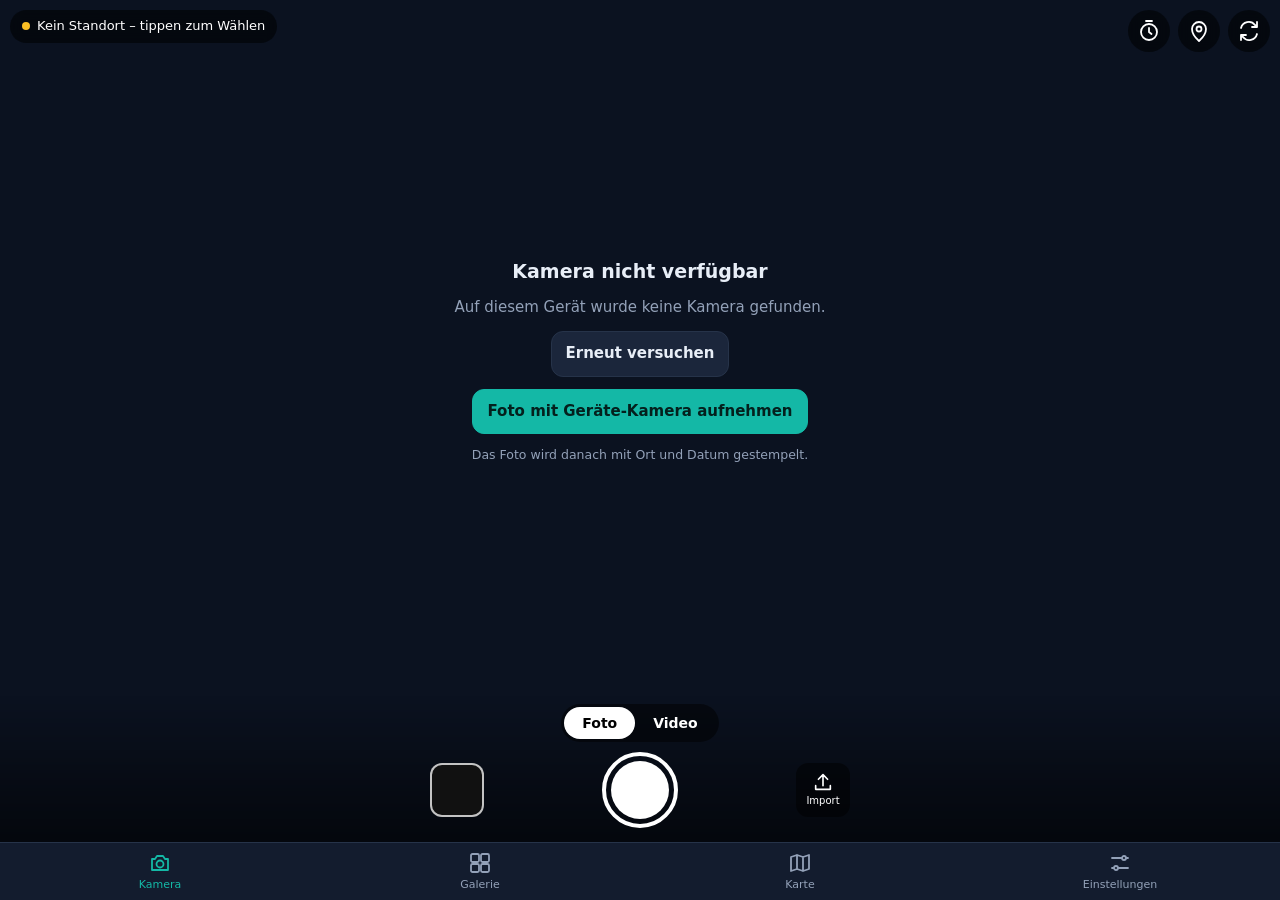
==== index.html @ f28412a3 "GeoCam: GPS-Kamera-PWA (Erstveroeffentlichung) Fotos/Videos mit Orts-Stempel und eigenem Logo, Galer" ====
<!doctype html>
<html lang="de">
<head>
<meta charset="utf-8">
<!-- Marker: geocam-v1 -->
<script>
/* beforeinstallprompt feuert nur EINMAL und evtl. sehr früh -> sofort abfangen */
window.__deferredInstall = null; window.__installed = false;
window.addEventListener("beforeinstallprompt", function (e) {
  e.preventDefault(); window.__deferredInstall = e;
  window.dispatchEvent(new Event("app-installable"));
});
window.addEventListener("appinstalled", function () {
  window.__installed = true; window.__deferredInstall = null;
  window.dispatchEvent(new Event("app-installed"));
});
if ("serviceWorker" in navigator) {
  window.addEventListener("load", function () { navigator.serviceWorker.register("./sw.js").catch(function () {}); });
}
</script>
<meta name="viewport" content="width=device-width, initial-scale=1, viewport-fit=cover, user-scalable=no">
<title>GeoCam – GPS-Kamera mit Ortsstempel</title>
<meta name="description" content="GPS-Kamera: Fotos und Videos mit Ort, Adresse, Datum und eigenem Logo stempeln, nach Ort sortieren und per Google Maps hinnavigieren.">
<meta name="theme-color" content="#0b1220">
<link rel="manifest" href="./manifest.webmanifest">
<link rel="icon" type="image/png" sizes="192x192" href="./icon-192.png">
<link rel="apple-touch-icon" href="./apple-touch-icon.png">
<meta name="mobile-web-app-capable" content="yes">
<meta name="apple-mobile-web-app-capable" content="yes">
<meta name="apple-mobile-web-app-status-bar-style" content="black-translucent">
<meta name="apple-mobile-web-app-title" content="GeoCam">
<link rel="stylesheet" href="./vendor/leaflet/leaflet.css">
<link rel="stylesheet" href="./app.css">
</head>
<body>

<!-- Install-Hinweis (inline, siehe Skript am Seitenende) -->
<div id="hf-install" hidden>
  <img src="./icon-192.png" alt="" width="36" height="36">
  <div class="hf-txt">
    <b>GeoCam als App installieren</b>
    <span id="hf-install-manual" hidden>Browser-Menü ⋮ öffnen → „App installieren“ bzw. „Zum Startbildschirm hinzufügen“.</span>
    <span id="hf-install-ios" hidden>Unten auf „Teilen“ tippen → „Zum Home-Bildschirm“.</span>
    <span id="hf-install-auto" hidden>Startet direkt in der Kamera – auch offline.</span>
  </div>
  <button id="hf-install-btn" type="button" hidden>Installieren</button>
  <button id="hf-install-x" type="button" aria-label="Hinweis schließen">×</button>
</div>

<main id="views">

  <!-- ===== Kamera ===== -->
  <section id="v-cam" class="view cam">
    <video id="cam-video" playsinline muted autoplay></video>
    <canvas id="cam-canvas"></canvas>

    <div id="cam-fallback" class="cam-fallback" hidden>
      <h2>Kamera nicht verfügbar</h2>
      <p id="cam-fallback-msg">Bitte den Kamerazugriff erlauben.</p>
      <button id="btn-cam-retry" class="btn" type="button">Erneut versuchen</button>
      <button id="btn-cam-native" class="btn pri" type="button">Foto mit Geräte-Kamera aufnehmen</button>
      <small>Das Foto wird danach mit Ort und Datum gestempelt.</small>
    </div>

    <div class="cam-top">
      <button id="gps-chip" class="chip" type="button">Standort wird gesucht …</button>
      <div class="cam-tools">
        <button id="btn-timer" class="tool" type="button" aria-label="Selbstauslöser">
          <svg viewBox="0 0 24 24"><circle cx="12" cy="13" r="8"/><path d="M12 9v4l2.5 2M9 2h6"/></svg><b id="timer-lbl"></b>
        </button>
        <button id="btn-torch" class="tool" type="button" aria-label="Licht" hidden>
          <svg viewBox="0 0 24 24"><path d="M13 2 4 14h7l-1 8 9-12h-7z"/></svg>
        </button>
        <button id="btn-pin" class="tool" type="button" aria-label="Standort manuell wählen">
          <svg viewBox="0 0 24 24"><path d="M12 22s7-6.2 7-12a7 7 0 1 0-14 0c0 5.800 7 12 7 12z"/><circle cx="12" cy="10" r="2.500"/></svg>
        </button>
        <button id="btn-flip" class="tool" type="button" aria-label="Kamera wechseln">
          <svg viewBox="0 0 24 24"><path d="M4 9a8 8 0 0 1 14-3l2 2M20 15a8 8 0 0 1-14 3l-2-2M20 3v5h-5M4 21v-5h5"/></svg>
        </button>
      </div>
    </div>

    <div id="cam-count" class="cam-count" hidden></div>
    <div id="cam-rec" class="cam-rec" hidden><i></i><span id="rec-time">00:00</span></div>
    <div id="cam-flash" class="cam-flash"></div>

    <div class="cam-bottom">
      <div class="mode" role="tablist">
        <button type="button" data-mode="photo" class="on">Foto</button>
        <button type="button" data-mode="video">Video</button>
      </div>
      <div class="cam-row">
        <button id="btn-last" class="last" type="button" aria-label="Galerie öffnen"></button>
        <button id="btn-shutter" class="shutter" type="button" aria-label="Auslösen"><i></i></button>
        <button id="btn-import" class="imp" type="button" aria-label="Vorhandene Fotos importieren">
          <svg viewBox="0 0 24 24"><path d="M12 16V4M7 9l5-5 5 5M4 16v4h16v-4"/></svg><span>Import</span>
        </button>
      </div>
    </div>
  </section>

  <!-- ===== Galerie ===== -->
  <section id="v-gal" class="view page" hidden>
    <header class="bar">
      <h1>Galerie</h1>
      <button id="btn-import2" class="btn sm" type="button">Importieren</button>
    </header>
    <div class="gal-ctl">
      <input id="gal-search" type="search" placeholder="Ort, Adresse oder Notiz suchen" autocomplete="off">
      <div class="seg" id="gal-sort">
        <button type="button" data-sort="place" class="on">Nach Ort</button>
        <button type="button" data-sort="date">Nach Datum</button>
      </div>
    </div>
    <div id="gal-list"></div>
    <div id="gal-empty" class="empty" hidden>
      <b>Noch keine Aufnahmen</b>
      <span>Fotos und Videos erscheinen hier – automatisch nach Ort sortiert.</span>
    </div>
  </section>

  <!-- ===== Karte ===== -->
  <section id="v-map" class="view mapview" hidden>
    <div id="map"></div>
    <div id="map-empty" class="map-empty" hidden>Noch keine Aufnahmen mit Standort.</div>
  </section>

  <!-- ===== Einstellungen ===== -->
  <section id="v-set" class="view page" hidden>
    <header class="bar"><h1>Einstellungen</h1></header>

    <div class="card">
      <h2>Stempel-Vorschau</h2>
      <canvas id="set-preview" width="640" height="400"></canvas>
    </div>

    <div class="card">
      <h2>Vorlage</h2>
      <div class="tpls" id="tpls">
        <button type="button" data-tpl="classic">Klassisch</button>
        <button type="button" data-tpl="modern">Modern</button>
        <button type="button" data-tpl="minimal">Minimal</button>
        <button type="button" data-tpl="pro">Bericht</button>
      </div>
      <label class="row"><span>Position</span>
        <select data-s="pos"><option value="bottom">Unten</option><option value="top">Oben</option></select></label>
      <label class="row"><span>Größe</span>
        <select data-s="scale" data-num><option value="0.8">Klein</option><option value="1">Mittel</option><option value="1.25">Groß</option></select></label>
    </div>

    <div class="card">
      <h2>Angaben im Stempel</h2>
      <label class="row"><span>Mini-Karte</span><input type="checkbox" data-f="map"></label>
      <label class="row"><span>Ort</span><input type="checkbox" data-f="place"></label>
      <label class="row"><span>Adresse</span><input type="checkbox" data-f="address"></label>
      <label class="row"><span>Koordinaten</span><input type="checkbox" data-f="coords"></label>
      <label class="row"><span>Koordinaten-Format</span>
        <select data-s="coordFmt"><option value="dec">Dezimal (52,520008°)</option><option value="dms">Grad/Min/Sek</option></select></label>
      <label class="row"><span>Datum und Uhrzeit</span><input type="checkbox" data-f="datetime"></label>
      <label class="row"><span>Höhe</span><input type="checkbox" data-f="alt"></label>
      <label class="row"><span>GPS-Genauigkeit</span><input type="checkbox" data-f="acc"></label>
      <label class="row"><span>Kompassrichtung</span><input type="checkbox" data-f="compass"></label>
      <label class="row"><span>Wetter</span><input type="checkbox" data-f="weather"></label>
      <label class="row"><span>Projektname</span><input type="checkbox" data-f="project"></label>
      <label class="row"><span>Notiz</span><input type="checkbox" data-f="note"></label>
      <label class="col"><span>Projektname</span><input type="text" data-s="project" maxlength="60" placeholder="z. B. Baustelle Hauptstraße 12"></label>
      <label class="col"><span>Notiz</span><input type="text" data-s="note" maxlength="120" placeholder="z. B. Zustand vor Übergabe"></label>
    </div>

    <div class="card">
      <h2>Eigenes Logo</h2>
      <div class="logo-row">
        <div id="logo-prev" class="logo-prev"><span>Kein Logo</span></div>
        <div class="logo-btns">
          <button id="btn-logo" class="btn pri" type="button">Logo auswählen</button>
          <button id="btn-logo-del" class="btn" type="button" hidden>Entfernen</button>
        </div>
      </div>
      <label class="row"><span>Position</span>
        <select data-s="logoPos"><option value="tr">Oben rechts</option><option value="tl">Oben links</option><option value="br">Unten rechts</option><option value="bl">Unten links</option></select></label>
      <label class="row"><span>Größe</span><input type="range" data-s="logoSize" data-num min="8" max="40" step="1"></label>
      <p class="hint">PNG mit transparentem Hintergrund wirkt am besten. Das Logo bleibt auf diesem Gerät.</p>
    </div>

    <div class="card">
      <h2>Aufnahme</h2>
      <label class="row"><span>GPS in die Bilddatei schreiben (EXIF)</span><input type="checkbox" data-s="exif"></label>
      <label class="row"><span>Ton bei Videos aufnehmen</span><input type="checkbox" data-s="audio"></label>
      <label class="row"><span>Importierte Fotos stempeln</span><input type="checkbox" data-s="stampImport"></label>
      <label class="row"><span>Foto-Qualität</span>
        <select data-s="quality" data-num><option value="0.8">Normal</option><option value="0.92">Hoch</option><option value="0.97">Sehr hoch</option></select></label>
    </div>

    <div class="card">
      <h2>Galerie</h2>
      <label class="row"><span>Gruppieren nach</span>
        <select data-s="groupBy"><option value="city">Stadt / Gemeinde</option><option value="suburb">Stadtteil</option></select></label>
    </div>

    <div class="card">
      <h2>Online-Dienste</h2>
      <label class="row"><span>Adresse und Ort online ermitteln</span><input type="checkbox" data-s="geocodeOnline"></label>
      <p class="hint">Für Adresse, Mini-Karte und Karte wird der Standort an OpenStreetMap übermittelt, für das Wetter an Open-Meteo. Fotos und Videos verlassen das Gerät nicht. Ohne Internet werden Aufnahmen mit Koordinaten gespeichert und der Ort später ergänzt.</p>
    </div>

    <div class="card">
      <h2>Speicher</h2>
      <p class="hint" id="storage-info">–</p>
      <button id="btn-wipe" class="btn danger" type="button">Alle Aufnahmen löschen</button>
    </div>

    <p class="foot">GeoCam · Version 1.0 · Kartendaten © OpenStreetMap-Mitwirkende</p>
  </section>
</main>

<nav class="tabs" id="tabs">
  <button type="button" data-view="cam" class="on"><svg viewBox="0 0 24 24"><path d="M4 8h3l2-3h6l2 3h3v11H4z"/><circle cx="12" cy="13" r="3.500"/></svg><span>Kamera</span></button>
  <button type="button" data-view="gal"><svg viewBox="0 0 24 24"><rect x="3" y="3" width="8" height="8" rx="1.500"/><rect x="13" y="3" width="8" height="8" rx="1.500"/><rect x="3" y="13" width="8" height="8" rx="1.500"/><rect x="13" y="13" width="8" height="8" rx="1.500"/></svg><span>Galerie</span></button>
  <button type="button" data-view="map"><svg viewBox="0 0 24 24"><path d="M9 4 3 6v14l6-2 6 2 6-2V4l-6 2zM9 4v14M15 6v14"/></svg><span>Karte</span></button>
  <button type="button" data-view="set"><svg viewBox="0 0 24 24"><path d="M4 7h10M18 7h2M4 17h2M10 17h10"/><circle cx="16" cy="7" r="2"/><circle cx="8" cy="17" r="2"/></svg><span>Einstellungen</span></button>
</nav>

<!-- ===== Detailansicht ===== -->
<div id="detail" class="sheet" hidden>
  <header class="bar">
    <button id="d-close" class="btn sm" type="button">‹ Zurück</button>
    <h1 id="d-title">Aufnahme</h1>
    <button id="d-del" class="btn sm danger" type="button">Löschen</button>
  </header>
  <div class="sheet-body">
    <div id="d-media" class="d-media"></div>
    <a id="d-nav" class="btn pri big" target="_blank" rel="noopener">
      <svg viewBox="0 0 24 24"><path d="M12 2 20 21l-8-4-8 4z"/></svg>Route mit Google Maps</a>
    <div class="d-actions">
      <a id="d-show" class="btn" target="_blank" rel="noopener">In Google Maps ansehen</a>
      <button id="d-share" class="btn" type="button">Teilen</button>
      <button id="d-dl" class="btn" type="button">Herunterladen</button>
      <button id="d-loc" class="btn" type="button">Ort ändern</button>
      <button id="d-stamp" class="btn" type="button" hidden>Stempel einbrennen</button>
    </div>
    <dl id="d-info" class="d-info"></dl>
    <label class="col"><span>Notiz zur Aufnahme</span><textarea id="d-note" rows="2" maxlength="300"></textarea></label>
  </div>
</div>

<!-- ===== Ortswahl ===== -->
<div id="picker" class="sheet" hidden>
  <header class="bar">
    <button id="p-cancel" class="btn sm" type="button">Abbrechen</button>
    <h1>Ort wählen</h1>
    <button id="p-ok" class="btn sm pri" type="button" disabled>Übernehmen</button>
  </header>
  <form id="p-form" class="p-search">
    <input id="p-q" type="search" placeholder="Adresse oder Ort suchen" autocomplete="off">
    <button class="btn sm" type="submit">Suchen</button>
  </form>
  <div id="p-map"></div>
  <div class="p-foot">
    <span id="p-info">Auf die Karte tippen, um den Ort zu setzen.</span>
    <button id="p-gps" class="btn sm" type="button" hidden>Wieder GPS verwenden</button>
  </div>
</div>

<div id="busy" class="busy" hidden><i></i><span id="busy-txt">Bitte warten …</span></div>
<div id="toast" class="toast" hidden></div>

<input type="file" id="file-import" multiple accept="image/*,video/*" hidden>
<input type="file" id="file-capture" accept="image/*" capture="environment" hidden>
<input type="file" id="file-logo" accept="image/*" hidden>

<script src="./vendor/leaflet/leaflet.js"></script>
<script src="./exif.js"></script>
<script src="./app.js"></script>

<script>
/* Install-Affordanz – bewusst inline (nicht im SW-gecachten app.js) */
(function () {
  var KEY = "hf_install_snooze", DAYS = 14;
  var box = document.getElementById("hf-install"), btn = document.getElementById("hf-install-btn");
  var manual = document.getElementById("hf-install-manual"), ios = document.getElementById("hf-install-ios");
  var auto = document.getElementById("hf-install-auto"), x = document.getElementById("hf-install-x");
  try { localStorage.removeItem("hf_install_hidden"); } catch (e) {}
  function isStandalone() {
    return (window.matchMedia && matchMedia("(display-mode: standalone)").matches) || navigator.standalone === true;
  }
  function isIOS() {
    return /iphone|ipad|ipod/i.test(navigator.userAgent) || (navigator.platform === "MacIntel" && navigator.maxTouchPoints > 1);
  }
  function snoozed() {
    try { var t = +localStorage.getItem(KEY); return t && Date.now() - t < DAYS * 864e5; } catch (e) { return false; }
  }
  function blocked() { return isStandalone() || window.__installed || snoozed(); }
  function only(node) {
    [manual, ios, auto].forEach(function (n) { n.hidden = n !== node; });
    btn.hidden = node !== auto; box.hidden = false;
  }
  function offerChromium() { if (!blocked() && window.__deferredInstall) only(auto); }
  function offerManual() { if (!blocked() && !window.__deferredInstall) only(manual); }
  function offerIOS() { if (!blocked()) only(ios); }
  btn.addEventListener("click", function () {
    var ev = window.__deferredInstall; if (!ev) { only(manual); return; }
    ev.prompt();
    (ev.userChoice || Promise.resolve()).then(function () { window.__deferredInstall = null; box.hidden = true; });
  });
  x.addEventListener("click", function () {
    box.hidden = true; try { localStorage.setItem(KEY, String(Date.now())); } catch (e) {}
  });
  window.addEventListener("app-installable", offerChromium);
  window.addEventListener("app-installed", function () { box.hidden = true; });
  if (isIOS()) offerIOS();
  else if (window.__deferredInstall) offerChromium();
  else setTimeout(offerManual, 1600);   /* Pflicht-Fallback: Event kommt oft spät oder nie */
})();
</script>
</body>
</html>
---- vendor/leaflet/leaflet.css ----
/* required styles */

.leaflet-pane,
.leaflet-tile,
.leaflet-marker-icon,
.leaflet-marker-shadow,
.leaflet-tile-container,
.leaflet-pane > svg,
.leaflet-pane > canvas,
.leaflet-zoom-box,
.leaflet-image-layer,
.leaflet-layer {
	position: absolute;
	left: 0;
	top: 0;
	}
.leaflet-container {
	overflow: hidden;
	}
.leaflet-tile,
.leaflet-marker-icon,
.leaflet-marker-shadow {
	-webkit-user-select: none;
	   -moz-user-select: none;
	        user-select: none;
	  -webkit-user-drag: none;
	}
/* Prevents IE11 from highlighting tiles in blue */
.leaflet-tile::selection {
	background: transparent;
}
/* Safari renders non-retina tile on retina better with this, but Chrome is worse */
.leaflet-safari .leaflet-tile {
	image-rendering: -webkit-optimize-contrast;
	}
/* hack that prevents hw layers "stretching" when loading new tiles */
.leaflet-safari .leaflet-tile-container {
	width: 1600px;
	height: 1600px;
	-webkit-transform-origin: 0 0;
	}
.leaflet-marker-icon,
.leaflet-marker-shadow {
	display: block;
	}
/* .leaflet-container svg: reset svg max-width decleration shipped in Joomla! (joomla.org) 3.x */
/* .leaflet-container img: map is broken in FF if you have max-width: 100% on tiles */
.leaflet-container .leaflet-overlay-pane svg {
	max-width: none !important;
	max-height: none !important;
	}
.leaflet-container .leaflet-marker-pane img,
.leaflet-container .leaflet-shadow-pane img,
.leaflet-container .leaflet-tile-pane img,
.leaflet-container img.leaflet-image-layer,
.leaflet-container .leaflet-tile {
	max-width: none !important;
	max-height: none !important;
	width: auto;
	padding: 0;
	}

.leaflet-container img.leaflet-tile {
	/* See: https://bugs.chromium.org/p/chromium/issues/detail?id=600120 */
	mix-blend-mode: plus-lighter;
}

.leaflet-container.leaflet-touch-zoom {
	-ms-touch-action: pan-x pan-y;
	touch-action: pan-x pan-y;
	}
.leaflet-container.leaflet-touch-drag {
	-ms-touch-action: pinch-zoom;
	/* Fallback for FF which doesn't support pinch-zoom */
	touch-action: none;
	touch-action: pinch-zoom;
}
.leaflet-container.leaflet-touch-drag.leaflet-touch-zoom {
	-ms-touch-action: none;
	touch-action: none;
}
.leaflet-container {
	-webkit-tap-highlight-color: transparent;
}
.leaflet-container a {
	-webkit-tap-highlight-color: rgba(51, 181, 229, 0.4);
}
.leaflet-tile {
	filter: inherit;
	visibility: hidden;
	}
.leaflet-tile-loaded {
	visibility: inherit;
	}
.leaflet-zoom-box {
	width: 0;
	height: 0;
	-moz-box-sizing: border-box;
	     box-sizing: border-box;
	z-index: 800;
	}
/* workaround for https://bugzilla.mozilla.org/show_bug.cgi?id=888319 */
.leaflet-overlay-pane svg {
	-moz-user-select: none;
	}

.leaflet-pane         { z-index: 400; }

.leaflet-tile-pane    { z-index: 200; }
.leaflet-overlay-pane { z-index: 400; }
.leaflet-shadow-pane  { z-index: 500; }
.leaflet-marker-pane  { z-index: 600; }
.leaflet-tooltip-pane   { z-index: 650; }
.leaflet-popup-pane   { z-index: 700; }

.leaflet-map-pane canvas { z-index: 100; }
.leaflet-map-pane svg    { z-index: 200; }

.leaflet-vml-shape {
	width: 1px;
	height: 1px;
	}
.lvml {
	behavior: url(#default#VML);
	display: inline-block;
	position: absolute;
	}


/* control positioning */

.leaflet-control {
	position: relative;
	z-index: 800;
	pointer-events: visiblePainted; /* IE 9-10 doesn't have auto */
	pointer-events: auto;
	}
.leaflet-top,
.leaflet-bottom {
	position: absolute;
	z-index: 1000;
	pointer-events: none;
	}
.leaflet-top {
	top: 0;
	}
.leaflet-right {
	right: 0;
	}
.leaflet-bottom {
	bottom: 0;
	}
.leaflet-left {
	left: 0;
	}
.leaflet-control {
	float: left;
	clear: both;
	}
.leaflet-right .leaflet-control {
	float: right;
	}
.leaflet-top .leaflet-control {
	margin-top: 10px;
	}
.leaflet-bottom .leaflet-control {
	margin-bottom: 10px;
	}
.leaflet-left .leaflet-control {
	margin-left: 10px;
	}
.leaflet-right .leaflet-control {
	margin-right: 10px;
	}


/* zoom and fade animations */

.leaflet-fade-anim .leaflet-popup {
	opacity: 0;
	-webkit-transition: opacity 0.2s linear;
	   -moz-transition: opacity 0.2s linear;
	        transition: opacity 0.2s linear;
	}
.leaflet-fade-anim .leaflet-map-pane .leaflet-popup {
	opacity: 1;
	}
.leaflet-zoom-animated {
	-webkit-transform-origin: 0 0;
	    -ms-transform-origin: 0 0;
	        transform-origin: 0 0;
	}
svg.leaflet-zoom-animated {
	will-change: transform;
}

.leaflet-zoom-anim .leaflet-zoom-animated {
	-webkit-transition: -webkit-transform 0.25s cubic-bezier(0,0,0.25,1);
	   -moz-transition:    -moz-transform 0.25s cubic-bezier(0,0,0.25,1);
	        transition:         transform 0.25s cubic-bezier(0,0,0.25,1);
	}
.leaflet-zoom-anim .leaflet-tile,
.leaflet-pan-anim .leaflet-tile {
	-webkit-transition: none;
	   -moz-transition: none;
	        transition: none;
	}

.leaflet-zoom-anim .leaflet-zoom-hide {
	visibility: hidden;
	}


/* cursors */

.leaflet-interactive {
	cursor: pointer;
	}
.leaflet-grab {
	cursor: -webkit-grab;
	cursor:    -moz-grab;
	cursor:         grab;
	}
.leaflet-crosshair,
.leaflet-crosshair .leaflet-interactive {
	cursor: crosshair;
	}
.leaflet-popup-pane,
.leaflet-control {
	cursor: auto;
	}
.leaflet-dragging .leaflet-grab,
.leaflet-dragging .leaflet-grab .leaflet-interactive,
.leaflet-dragging .leaflet-marker-draggable {
	cursor: move;
	cursor: -webkit-grabbing;
	cursor:    -moz-grabbing;
	cursor:         grabbing;
	}

/* marker & overlays interactivity */
.leaflet-marker-icon,
.leaflet-marker-shadow,
.leaflet-image-layer,
.leaflet-pane > svg path,
.leaflet-tile-container {
	pointer-events: none;
	}

.leaflet-marker-icon.leaflet-interactive,
.leaflet-image-layer.leaflet-interactive,
.leaflet-pane > svg path.leaflet-interactive,
svg.leaflet-image-layer.leaflet-interactive path {
	pointer-events: visiblePainted; /* IE 9-10 doesn't have auto */
	pointer-events: auto;
	}

/* visual tweaks */

.leaflet-container {
	background: #ddd;
	outline-offset: 1px;
	}
.leaflet-container a {
	color: #0078A8;
	}
.leaflet-zoom-box {
	border: 2px dotted #38f;
	background: rgba(255,255,255,0.5);
	}


/* general typography */
.leaflet-container {
	font-family: "Helvetica Neue", Arial, Helvetica, sans-serif;
	font-size: 12px;
	font-size: 0.75rem;
	line-height: 1.5;
	}


/* general toolbar styles */

.leaflet-bar {
	box-shadow: 0 1px 5px rgba(0,0,0,0.65);
	border-radius: 4px;
	}
.leaflet-bar a {
	background-color: #fff;
	border-bottom: 1px solid #ccc;
	width: 26px;
	height: 26px;
	line-height: 26px;
	display: block;
	text-align: center;
	text-decoration: none;
	color: black;
	}
.leaflet-bar a,
.leaflet-control-layers-toggle {
	background-position: 50% 50%;
	background-repeat: no-repeat;
	display: block;
	}
.leaflet-bar a:hover,
.leaflet-bar a:focus {
	background-color: #f4f4f4;
	}
.leaflet-bar a:first-child {
	border-top-left-radius: 4px;
	border-top-right-radius: 4px;
	}
.leaflet-bar a:last-child {
	border-bottom-left-radius: 4px;
	border-bottom-right-radius: 4px;
	border-bottom: none;
	}
.leaflet-bar a.leaflet-disabled {
	cursor: default;
	background-color: #f4f4f4;
	color: #bbb;
	}

.leaflet-touch .leaflet-bar a {
	width: 30px;
	height: 30px;
	line-height: 30px;
	}
.leaflet-touch .leaflet-bar a:first-child {
	border-top-left-radius: 2px;
	border-top-right-radius: 2px;
	}
.leaflet-touch .leaflet-bar a:last-child {
	border-bottom-left-radius: 2px;
	border-bottom-right-radius: 2px;
	}

/* zoom control */

.leaflet-control-zoom-in,
.leaflet-control-zoom-out {
	font: bold 18px 'Lucida Console', Monaco, monospace;
	text-indent: 1px;
	}

.leaflet-touch .leaflet-control-zoom-in, .leaflet-touch .leaflet-control-zoom-out  {
	font-size: 22px;
	}


/* layers control */

.leaflet-control-layers {
	box-shadow: 0 1px 5px rgba(0,0,0,0.4);
	background: #fff;
	border-radius: 5px;
	}
.leaflet-control-layers-toggle {
	background-image: url(images/layers.png);
	width: 36px;
	height: 36px;
	}
.leaflet-retina .leaflet-control-layers-toggle {
	background-image: url(images/layers-2x.png);
	background-size: 26px 26px;
	}
.leaflet-touch .leaflet-control-layers-toggle {
	width: 44px;
	height: 44px;
	}
.leaflet-control-layers .leaflet-control-layers-list,
.leaflet-control-layers-expanded .leaflet-control-layers-toggle {
	display: none;
	}
.leaflet-control-layers-expanded .leaflet-control-layers-list {
	display: block;
	position: relative;
	}
.leaflet-control-layers-expanded {
	padding: 6px 10px 6px 6px;
	color: #333;
	background: #fff;
	}
.leaflet-control-layers-scrollbar {
	overflow-y: scroll;
	overflow-x: hidden;
	padding-right: 5px;
	}
.leaflet-control-layers-selector {
	margin-top: 2px;
	position: relative;
	top: 1px;
	}
.leaflet-control-layers label {
	display: block;
	font-size: 13px;
	font-size: 1.08333em;
	}
.leaflet-control-layers-separator {
	height: 0;
	border-top: 1px solid #ddd;
	margin: 5px -10px 5px -6px;
	}

/* Default icon URLs */
.leaflet-default-icon-path { /* used only in path-guessing heuristic, see L.Icon.Default */
	background-image: url(images/marker-icon.png);
	}


/* attribution and scale controls */

.leaflet-container .leaflet-control-attribution {
	background: #fff;
	background: rgba(255, 255, 255, 0.8);
	margin: 0;
	}
.leaflet-control-attribution,
.leaflet-control-scale-line {
	padding: 0 5px;
	color: #333;
	line-height: 1.4;
	}
.leaflet-control-attribution a {
	text-decoration: none;
	}
.leaflet-control-attribution a:hover,
.leaflet-control-attribution a:focus {
	text-decoration: underline;
	}
.leaflet-attribution-flag {
	display: inline !important;
	vertical-align: baseline !important;
	width: 1em;
	height: 0.6669em;
	}
.leaflet-left .leaflet-control-scale {
	margin-left: 5px;
	}
.leaflet-bottom .leaflet-control-scale {
	margin-bottom: 5px;
	}
.leaflet-control-scale-line {
	border: 2px solid #777;
	border-top: none;
	line-height: 1.1;
	padding: 2px 5px 1px;
	white-space: nowrap;
	-moz-box-sizing: border-box;
	     box-sizing: border-box;
	background: rgba(255, 255, 255, 0.8);
	text-shadow: 1px 1px #fff;
	}
.leaflet-control-scale-line:not(:first-child) {
	border-top: 2px solid #777;
	border-bottom: none;
	margin-top: -2px;
	}
.leaflet-control-scale-line:not(:first-child):not(:last-child) {
	border-bottom: 2px solid #777;
	}

.leaflet-touch .leaflet-control-attribution,
.leaflet-touch .leaflet-control-layers,
.leaflet-touch .leaflet-bar {
	box-shadow: none;
	}
.leaflet-touch .leaflet-control-layers,
.leaflet-touch .leaflet-bar {
	border: 2px solid rgba(0,0,0,0.2);
	background-clip: padding-box;
	}


/* popup */

.leaflet-popup {
	position: absolute;
	text-align: center;
	margin-bottom: 20px;
	}
.leaflet-popup-content-wrapper {
	padding: 1px;
	text-align: left;
	border-radius: 12px;
	}
.leaflet-popup-content {
	margin: 13px 24px 13px 20px;
	line-height: 1.3;
	font-size: 13px;
	font-size: 1.08333em;
	min-height: 1px;
	}
.leaflet-popup-content p {
	margin: 17px 0;
	margin: 1.3em 0;
	}
.leaflet-popup-tip-container {
	width: 40px;
	height: 20px;
	position: absolute;
	left: 50%;
	margin-top: -1px;
	margin-left: -20px;
	overflow: hidden;
	pointer-events: none;
	}
.leaflet-popup-tip {
	width: 17px;
	height: 17px;
	padding: 1px;

	margin: -10px auto 0;
	pointer-events: auto;

	-webkit-transform: rotate(45deg);
	   -moz-transform: rotate(45deg);
	    -ms-transform: rotate(45deg);
	        transform: rotate(45deg);
	}
.leaflet-popup-content-wrapper,
.leaflet-popup-tip {
	background: white;
	color: #333;
	box-shadow: 0 3px 14px rgba(0,0,0,0.4);
	}
.leaflet-container a.leaflet-popup-close-button {
	position: absolute;
	top: 0;
	right: 0;
	border: none;
	text-align: center;
	width: 24px;
	height: 24px;
	font: 16px/24px Tahoma, Verdana, sans-serif;
	color: #757575;
	text-decoration: none;
	background: transparent;
	}
.leaflet-container a.leaflet-popup-close-button:hover,
.leaflet-container a.leaflet-popup-close-button:focus {
	color: #585858;
	}
.leaflet-popup-scrolled {
	overflow: auto;
	}

.leaflet-oldie .leaflet-popup-content-wrapper {
	-ms-zoom: 1;
	}
.leaflet-oldie .leaflet-popup-tip {
	width: 24px;
	margin: 0 auto;

	-ms-filter: "progid:DXImageTransform.Microsoft.Matrix(M11=0.70710678, M12=0.70710678, M21=-0.70710678, M22=0.70710678)";
	filter: progid:DXImageTransform.Microsoft.Matrix(M11=0.70710678, M12=0.70710678, M21=-0.70710678, M22=0.70710678);
	}

.leaflet-oldie .leaflet-control-zoom,
.leaflet-oldie .leaflet-control-layers,
.leaflet-oldie .leaflet-popup-content-wrapper,
.leaflet-oldie .leaflet-popup-tip {
	border: 1px solid #999;
	}


/* div icon */

.leaflet-div-icon {
	background: #fff;
	border: 1px solid #666;
	}


/* Tooltip */
/* Base styles for the element that has a tooltip */
.leaflet-tooltip {
	position: absolute;
	padding: 6px;
	background-color: #fff;
	border: 1px solid #fff;
	border-radius: 3px;
	color: #222;
	white-space: nowrap;
	-webkit-user-select: none;
	-moz-user-select: none;
	-ms-user-select: none;
	user-select: none;
	pointer-events: none;
	box-shadow: 0 1px 3px rgba(0,0,0,0.4);
	}
.leaflet-tooltip.leaflet-interactive {
	cursor: pointer;
	pointer-events: auto;
	}
.leaflet-tooltip-top:before,
.leaflet-tooltip-bottom:before,
.leaflet-tooltip-left:before,
.leaflet-tooltip-right:before {
	position: absolute;
	pointer-events: none;
	border: 6px solid transparent;
	background: transparent;
	content: "";
	}

/* Directions */

.leaflet-tooltip-bottom {
	margin-top: 6px;
}
.leaflet-tooltip-top {
	margin-top: -6px;
}
.leaflet-tooltip-bottom:before,
.leaflet-tooltip-top:before {
	left: 50%;
	margin-left: -6px;
	}
.leaflet-tooltip-top:before {
	bottom: 0;
	margin-bottom: -12px;
	border-top-color: #fff;
	}
.leaflet-tooltip-bottom:before {
	top: 0;
	margin-top: -12px;
	margin-left: -6px;
	border-bottom-color: #fff;
	}
.leaflet-tooltip-left {
	margin-left: -6px;
}
.leaflet-tooltip-right {
	margin-left: 6px;
}
.leaflet-tooltip-left:before,
.leaflet-tooltip-right:before {
	top: 50%;
	margin-top: -6px;
	}
.leaflet-tooltip-left:before {
	right: 0;
	margin-right: -12px;
	border-left-color: #fff;
	}
.leaflet-tooltip-right:before {
	left: 0;
	margin-left: -12px;
	border-right-color: #fff;
	}

/* Printing */

@media print {
	/* Prevent printers from removing background-images of controls. */
	.leaflet-control {
		-webkit-print-color-adjust: exact;
		print-color-adjust: exact;
		}
	}
---- app.css ----
/* GeoCam */
:root{
  --bg:#0b1220; --panel:#131c2e; --panel2:#1b263b; --line:#263349;
  --fg:#e8eef7; --mut:#93a1b8; --acc:#14b8a6; --acc-d:#0f766e; --red:#ef4444;
  --sat:env(safe-area-inset-top,0px); --sab:env(safe-area-inset-bottom,0px);
}
*{box-sizing:border-box;-webkit-tap-highlight-color:transparent}
[hidden]{display:none !important}
html,body{height:100%;margin:0}
body{background:var(--bg);color:var(--fg);font:15px/1.45 system-ui,-apple-system,"Segoe UI",Roboto,sans-serif;
  display:flex;flex-direction:column;overflow:hidden;overscroll-behavior:none}
button,input,select,textarea{font:inherit;color:inherit}
button{cursor:pointer}
svg{width:24px;height:24px;fill:none;stroke:currentColor;stroke-width:1.8;stroke-linecap:round;stroke-linejoin:round}

/* Install-Hinweis */
#hf-install{display:flex;align-items:center;gap:10px;padding:calc(8px + var(--sat)) 12px 8px;background:var(--acc-d);color:#fff}
#hf-install img{border-radius:8px;flex:none}
#hf-install .hf-txt{flex:1;min-width:0;display:flex;flex-direction:column;font-size:13px;line-height:1.3}
#hf-install .hf-txt b{font-size:14px}
#hf-install-btn{border:0;border-radius:999px;background:#fff;color:var(--acc-d);font-weight:700;padding:8px 14px}
#hf-install-x{border:0;background:none;color:#fff;font-size:24px;line-height:1;padding:4px 6px}

#views{flex:1;min-height:0;position:relative}
.view{position:absolute;inset:0}
.page{overflow-y:auto;padding:0 14px 24px;-webkit-overflow-scrolling:touch}
.bar{display:flex;align-items:center;gap:10px;padding:14px 0 10px;position:sticky;top:0;background:var(--bg);z-index:5}
.bar h1{font-size:20px;margin:0;flex:1;white-space:nowrap;overflow:hidden;text-overflow:ellipsis}

.btn{display:inline-flex;align-items:center;justify-content:center;gap:8px;border:1px solid var(--line);background:var(--panel2);
  color:var(--fg);border-radius:12px;padding:11px 14px;text-decoration:none;font-weight:600;min-height:44px}
.btn.sm{padding:7px 12px;min-height:36px;border-radius:10px;font-size:14px}
.btn.pri{background:var(--acc);border-color:var(--acc);color:#04201d}
.btn.big{width:100%;font-size:17px;padding:14px}
.btn.big svg{fill:currentColor;stroke:none;width:20px;height:20px}
.btn.danger{color:#fecaca;border-color:#7f1d1d;background:#3b1113}
.btn:disabled,.btn.off{opacity:.45;pointer-events:none}

/* Tabs */
.tabs{display:flex;background:var(--panel);border-top:1px solid var(--line);padding-bottom:var(--sab);flex:none}
.tabs button{flex:1;border:0;background:none;color:var(--mut);padding:8px 2px 7px;display:flex;flex-direction:column;align-items:center;gap:2px;font-size:11px}
.tabs button.on{color:var(--acc)}

/* Kamera */
.cam{background:#000;overflow:hidden}
#cam-video{position:absolute;width:2px;height:2px;opacity:0;pointer-events:none}
#cam-canvas{width:100%;height:100%;object-fit:contain;display:block}
.cam-top{position:absolute;top:0;left:0;right:0;display:flex;align-items:flex-start;justify-content:space-between;gap:8px;padding:10px}
.chip{border:0;background:rgba(0,0,0,.55);color:#fff;border-radius:999px;padding:7px 12px;font-size:13px;max-width:58%;
  white-space:nowrap;overflow:hidden;text-overflow:ellipsis;backdrop-filter:blur(6px)}
.chip.ok::before{content:"";display:inline-block;width:8px;height:8px;border-radius:50%;background:#34d399;margin-right:7px}
.chip.warn::before{content:"";display:inline-block;width:8px;height:8px;border-radius:50%;background:#fbbf24;margin-right:7px}
.cam-tools{display:flex;gap:8px}
.tool{position:relative;width:42px;height:42px;border-radius:50%;border:0;background:rgba(0,0,0,.55);color:#fff;display:grid;place-items:center;backdrop-filter:blur(6px)}
.tool.on{background:var(--acc);color:#04201d}
.tool b{position:absolute;right:-2px;bottom:-2px;background:var(--acc);color:#04201d;border-radius:999px;font-size:10px;padding:0 4px;line-height:15px}
.tool b:empty{display:none}
.cam-bottom{position:absolute;left:0;right:0;bottom:0;padding:8px 18px 14px;background:linear-gradient(transparent,rgba(0,0,0,.6));
  display:flex;flex-direction:column;align-items:center;gap:10px}
.mode{display:flex;background:rgba(0,0,0,.5);border-radius:999px;padding:3px}
.mode button{border:0;background:none;color:#fff;padding:6px 18px;border-radius:999px;font-weight:600;font-size:14px}
.mode button.on{background:#fff;color:#000}
.cam-row{display:flex;align-items:center;justify-content:space-between;width:100%;max-width:420px}
.last,.imp{width:54px;height:54px;border-radius:12px;border:2px solid rgba(255,255,255,.75);background:#111 center/cover no-repeat;color:#fff;padding:0}
.imp{border:0;background:rgba(0,0,0,.5);display:flex;flex-direction:column;align-items:center;justify-content:center;font-size:10px;gap:1px}
.imp svg{width:22px;height:22px}
.shutter{width:76px;height:76px;border-radius:50%;border:4px solid #fff;background:none;padding:0;display:grid;place-items:center}
.shutter i{width:58px;height:58px;border-radius:50%;background:#fff;transition:all .15s}
.shutter:active i{transform:scale(.9)}
.cam.video .shutter i{background:var(--red)}
.cam.rec .shutter i{width:28px;height:28px;border-radius:6px;background:var(--red)}
.cam-rec{position:absolute;top:64px;left:50%;transform:translateX(-50%);background:rgba(0,0,0,.6);color:#fff;border-radius:999px;
  padding:5px 12px;display:flex;align-items:center;gap:8px;font-variant-numeric:tabular-nums}
.cam-rec i{width:10px;height:10px;border-radius:50%;background:var(--red);animation:blink 1s infinite}
@keyframes blink{50%{opacity:.2}}
.cam-count{position:absolute;inset:0;display:grid;place-items:center;font-size:120px;font-weight:800;color:#fff;text-shadow:0 2px 20px #000;pointer-events:none}
.cam-flash{position:absolute;inset:0;background:#fff;opacity:0;pointer-events:none}
.cam-flash.go{animation:flash .25s}
@keyframes flash{0%{opacity:.8}100%{opacity:0}}
.cam-fallback{position:absolute;inset:0;display:flex;flex-direction:column;align-items:center;justify-content:center;gap:12px;
  padding:70px 28px 190px;text-align:center;background:var(--bg)}
.cam-fallback h2{margin:0;font-size:19px}
.cam-fallback p{margin:0;color:var(--mut)}
.cam-fallback small{color:var(--mut)}

/* Galerie */
.gal-ctl{display:flex;flex-direction:column;gap:10px;margin-bottom:6px}
input[type=search],input[type=text],textarea,select{background:var(--panel);border:1px solid var(--line);border-radius:10px;padding:10px 12px;width:100%;outline:none}
input:focus,textarea:focus,select:focus{border-color:var(--acc)}
.seg{display:flex;background:var(--panel);border:1px solid var(--line);border-radius:10px;padding:3px}
.seg button{flex:1;border:0;background:none;color:var(--mut);padding:7px;border-radius:8px;font-weight:600}
.seg button.on{background:var(--panel2);color:var(--fg)}
.grp{margin-top:16px}
.grp-h{display:flex;align-items:center;gap:8px;margin-bottom:8px}
.grp-h svg{width:18px;height:18px;color:var(--acc);flex:none}
.grp-h b{font-size:16px;white-space:nowrap;overflow:hidden;text-overflow:ellipsis}
.grp-h span{color:var(--mut);font-size:13px;flex:1;white-space:nowrap}
.grp-h button{border:0;background:none;color:var(--acc);font-weight:600;font-size:13px;padding:4px}
.grid{display:grid;grid-template-columns:repeat(auto-fill,minmax(104px,1fr));gap:4px}
.th{position:relative;aspect-ratio:1;border:0;padding:0;border-radius:8px;overflow:hidden;background:var(--panel)}
.th img{width:100%;height:100%;object-fit:cover;display:block}
.th .vid{position:absolute;left:5px;bottom:5px;background:rgba(0,0,0,.65);color:#fff;border-radius:6px;font-size:11px;padding:1px 6px}
.empty{display:flex;flex-direction:column;align-items:center;text-align:center;gap:6px;padding:60px 20px;color:var(--mut)}
.empty b{color:var(--fg);font-size:17px}

/* Karte */
.mapview #map{position:absolute;inset:0;background:#dfe7ea}
.map-empty{position:absolute;top:14px;left:50%;transform:translateX(-50%);z-index:500;background:rgba(11,18,32,.85);border-radius:999px;padding:7px 14px;font-size:13px;white-space:nowrap}
.gc-m{width:48px;height:48px;border-radius:10px;border:3px solid #fff;box-shadow:0 2px 8px rgba(0,0,0,.5);overflow:visible;background:#222;position:relative}
.gc-m img{width:100%;height:100%;object-fit:cover;border-radius:7px;display:block}
.gc-m b{position:absolute;top:-8px;right:-8px;background:var(--acc);color:#04201d;border-radius:999px;font-size:11px;min-width:20px;text-align:center;padding:1px 5px;border:2px solid #fff}
.gc-pin{width:22px;height:22px;border-radius:50% 50% 50% 0;background:var(--red);border:3px solid #fff;transform:rotate(-45deg);box-shadow:0 2px 6px rgba(0,0,0,.5)}
.pop{display:grid;grid-template-columns:repeat(3,64px);gap:4px}
.pop button{width:64px;height:64px;border:0;padding:0;border-radius:6px;overflow:hidden}
.pop img{width:100%;height:100%;object-fit:cover;display:block}
.leaflet-container{font:inherit}

/* Einstellungen */
.card{background:var(--panel);border:1px solid var(--line);border-radius:14px;padding:14px;margin-bottom:12px}
.card h2{font-size:13px;text-transform:uppercase;letter-spacing:.06em;color:var(--mut);margin:0 0 8px}
.row{display:flex;align-items:center;justify-content:space-between;gap:12px;padding:9px 0;border-top:1px solid var(--line)}
.card h2 + .row,.tpls + .row{border-top:0}
.row select{width:auto;max-width:58%}
.row input[type=range]{width:50%;accent-color:var(--acc)}
.row input[type=checkbox]{width:22px;height:22px;accent-color:var(--acc);flex:none}
.col{display:flex;flex-direction:column;gap:5px;padding-top:10px}
.col span{color:var(--mut);font-size:13px}
.hint{color:var(--mut);font-size:13px;margin:8px 0 0}
#set-preview{width:100%;height:auto;border-radius:10px;display:block}
.tpls{display:grid;grid-template-columns:repeat(4,1fr);gap:6px;margin-bottom:4px}
.tpls button{border:1px solid var(--line);background:var(--panel2);border-radius:10px;padding:10px 2px;font-weight:600;font-size:13px}
.tpls button.on{border-color:var(--acc);color:var(--acc)}
.logo-row{display:flex;gap:12px;align-items:center;margin-bottom:4px}
.logo-prev{width:96px;height:72px;border-radius:10px;border:1px dashed var(--line);display:grid;place-items:center;color:var(--mut);font-size:12px;flex:none;
  background:repeating-conic-gradient(#1b263b 0 25%,#131c2e 0 50%) 0 0/16px 16px}
.logo-prev img{max-width:100%;max-height:100%;display:block}
.logo-btns{display:flex;flex-direction:column;gap:8px;flex:1}
.foot{color:var(--mut);font-size:12px;text-align:center;margin:18px 0 0}

/* Sheets */
.sheet{position:fixed;inset:0;z-index:1000;background:var(--bg);display:flex;flex-direction:column;padding-top:var(--sat)}
.sheet .bar{padding:10px 12px;position:static;flex:none}
.sheet .bar h1{font-size:17px;text-align:center}
.sheet-body{flex:1;overflow-y:auto;padding:0 12px calc(20px + var(--sab));display:flex;flex-direction:column;gap:12px}
.d-media{background:#000;border-radius:12px;overflow:hidden;display:grid;place-items:center;min-height:180px}
.d-media img,.d-media video{max-width:100%;max-height:56vh;display:block}
.d-actions{display:grid;grid-template-columns:1fr 1fr;gap:8px}
.d-actions .btn{font-size:14px;padding:10px 8px}
.d-info{margin:0;background:var(--panel);border:1px solid var(--line);border-radius:12px;padding:4px 12px;display:grid;grid-template-columns:auto 1fr;column-gap:14px}
.d-info dt{color:var(--mut);padding:7px 0;font-size:13px}
.d-info dd{margin:0;padding:7px 0;text-align:right;word-break:break-word}
.p-search{display:flex;gap:8px;padding:0 12px 10px;flex:none}
#p-map{flex:1;min-height:0;background:#dfe7ea}
.p-foot{display:flex;align-items:center;justify-content:space-between;gap:10px;padding:10px 12px calc(10px + var(--sab));font-size:13px;color:var(--mut);flex:none}

.toast{position:fixed;left:50%;bottom:calc(92px + var(--sab));transform:translateX(-50%);z-index:2000;background:rgba(15,23,42,.95);
  border:1px solid var(--line);color:#fff;border-radius:999px;padding:9px 16px;font-size:14px;max-width:88vw;text-align:center}
.busy{position:fixed;inset:0;z-index:1900;background:rgba(0,0,0,.6);display:flex;flex-direction:column;align-items:center;justify-content:center;gap:12px}
.busy i{width:38px;height:38px;border-radius:50%;border:4px solid rgba(255,255,255,.25);border-top-color:var(--acc);animation:spin .8s linear infinite}
@keyframes spin{to{transform:rotate(360deg)}}
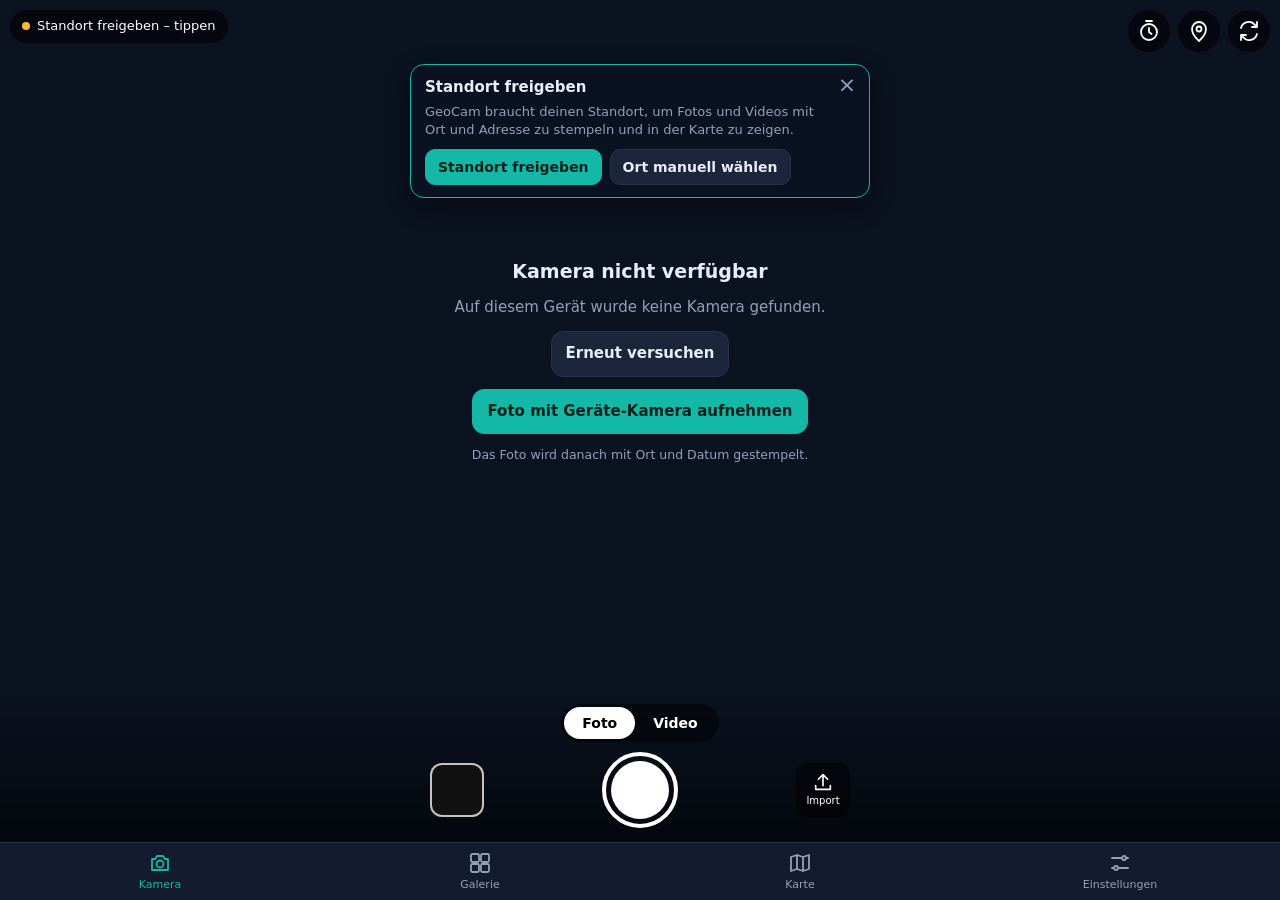
==== commit 85fd1b1f: "Standortfreigabe sichtbar anfordern (Banner + Abfrage per Tipp) Der Standort wurde bisher ohne Nutze" ====
--- a/index.html
+++ b/index.html
@@ -77,6 +77,16 @@
         <button id="btn-flip" class="tool" type="button" aria-label="Kamera wechseln">
           <svg viewBox="0 0 24 24"><path d="M4 9a8 8 0 0 1 14-3l2 2M20 15a8 8 0 0 1-14 3l-2-2M20 3v5h-5M4 21v-5h5"/></svg>
         </button>
+      </div>
+    </div>
+
+    <div id="geo-ask" class="geo-ask" role="alert" hidden>
+      <button id="geo-ask-x" class="geo-ask-x" type="button" aria-label="Hinweis schließen">×</button>
+      <b id="geo-ask-h">Standort freigeben</b>
+      <p id="geo-ask-t"></p>
+      <div class="geo-ask-a">
+        <button id="geo-ask-btn" class="btn pri sm" type="button">Standort freigeben</button>
+        <button id="geo-ask-man" class="btn sm" type="button">Ort manuell wählen</button>
       </div>
     </div>
 
--- a/app.css
+++ b/app.css
@@ -50,6 +50,12 @@
   white-space:nowrap;overflow:hidden;text-overflow:ellipsis;backdrop-filter:blur(6px)}
 .chip.ok::before{content:"";display:inline-block;width:8px;height:8px;border-radius:50%;background:#34d399;margin-right:7px}
 .chip.warn::before{content:"";display:inline-block;width:8px;height:8px;border-radius:50%;background:#fbbf24;margin-right:7px}
+.geo-ask{position:absolute;top:64px;left:10px;right:10px;max-width:460px;margin:0 auto;z-index:3;background:rgba(11,18,32,.94);color:var(--fg);
+  border:1px solid var(--acc);border-radius:14px;padding:12px 40px 12px 14px;box-shadow:0 8px 24px rgba(0,0,0,.45)}
+.geo-ask b{font-size:15px}
+.geo-ask p{margin:4px 0 10px;font-size:13px;line-height:1.4;color:var(--mut)}
+.geo-ask-a{display:flex;flex-wrap:wrap;gap:8px}
+.geo-ask-x{position:absolute;top:4px;right:6px;width:32px;height:32px;border:0;background:none;color:var(--mut);font-size:22px;line-height:1}
 .cam-tools{display:flex;gap:8px}
 .tool{position:relative;width:42px;height:42px;border-radius:50%;border:0;background:rgba(0,0,0,.55);color:#fff;display:grid;place-items:center;backdrop-filter:blur(6px)}
 .tool.on{background:var(--acc);color:#04201d}
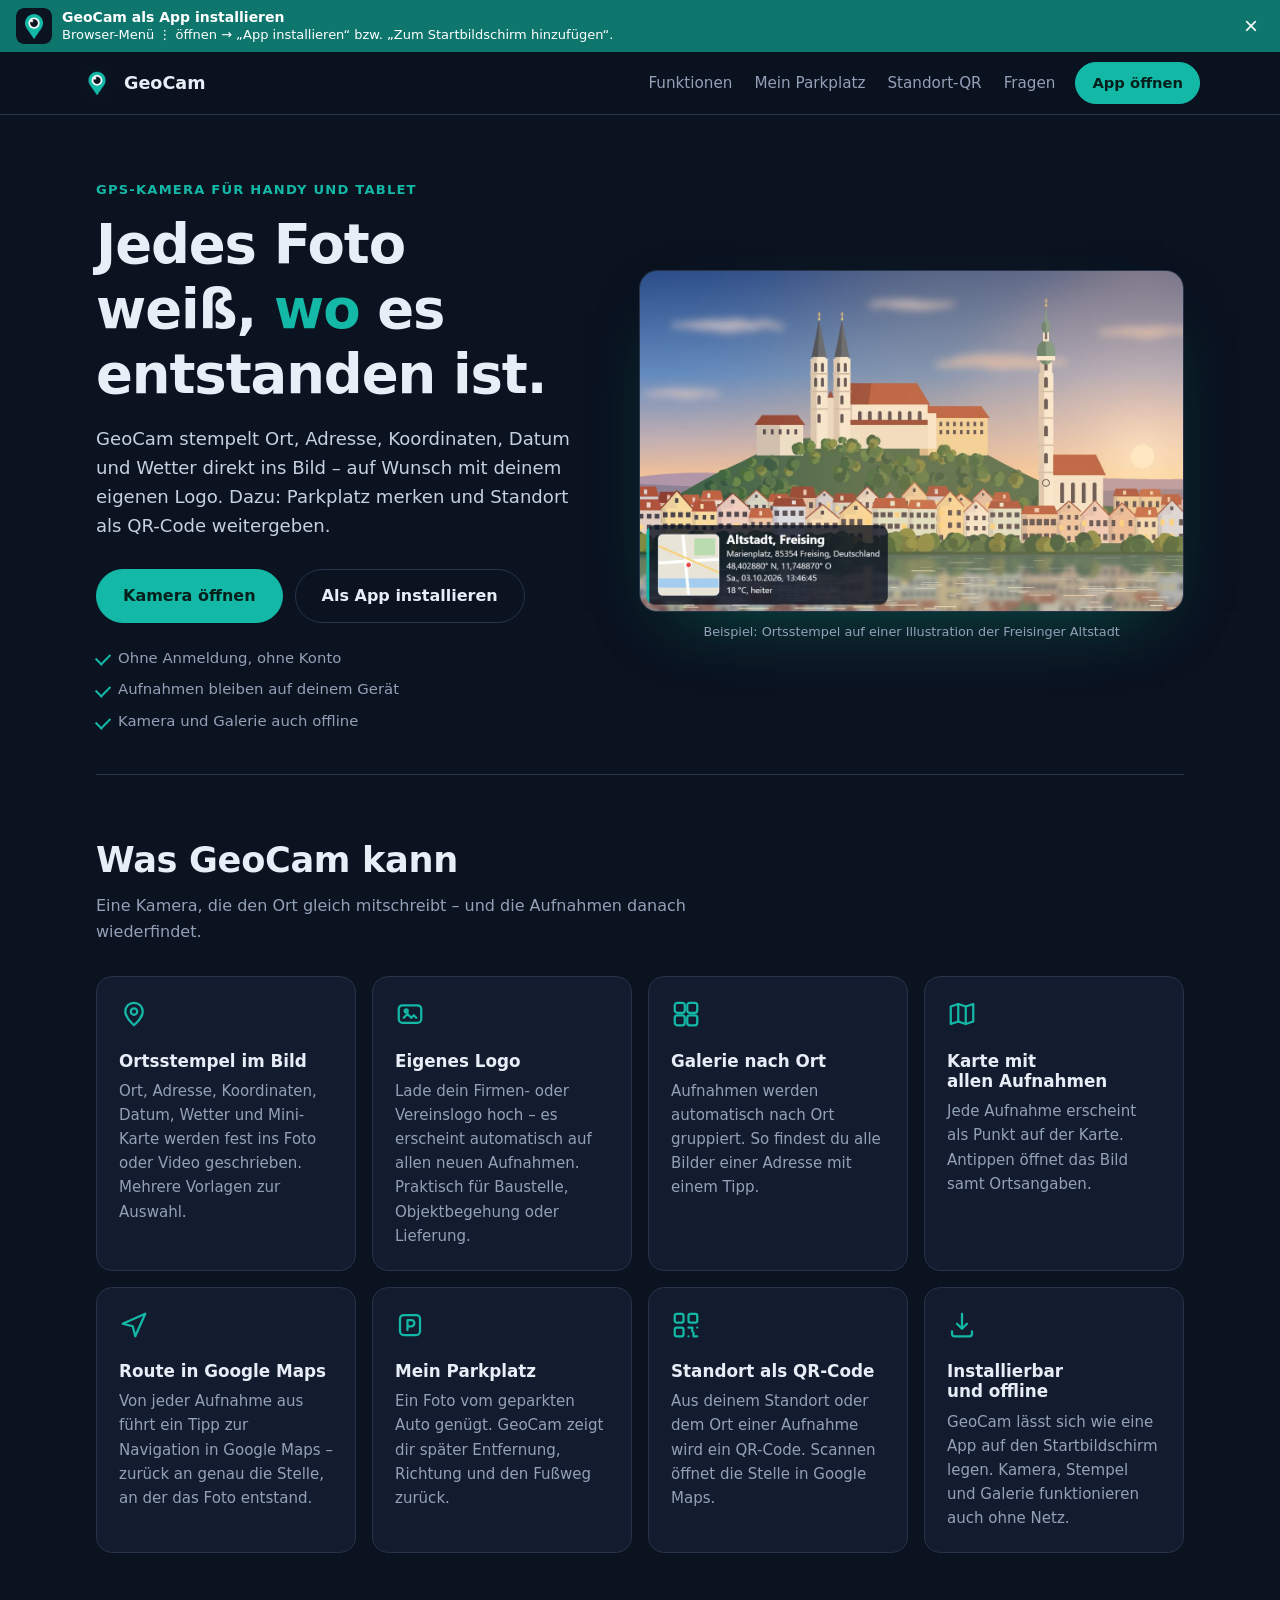
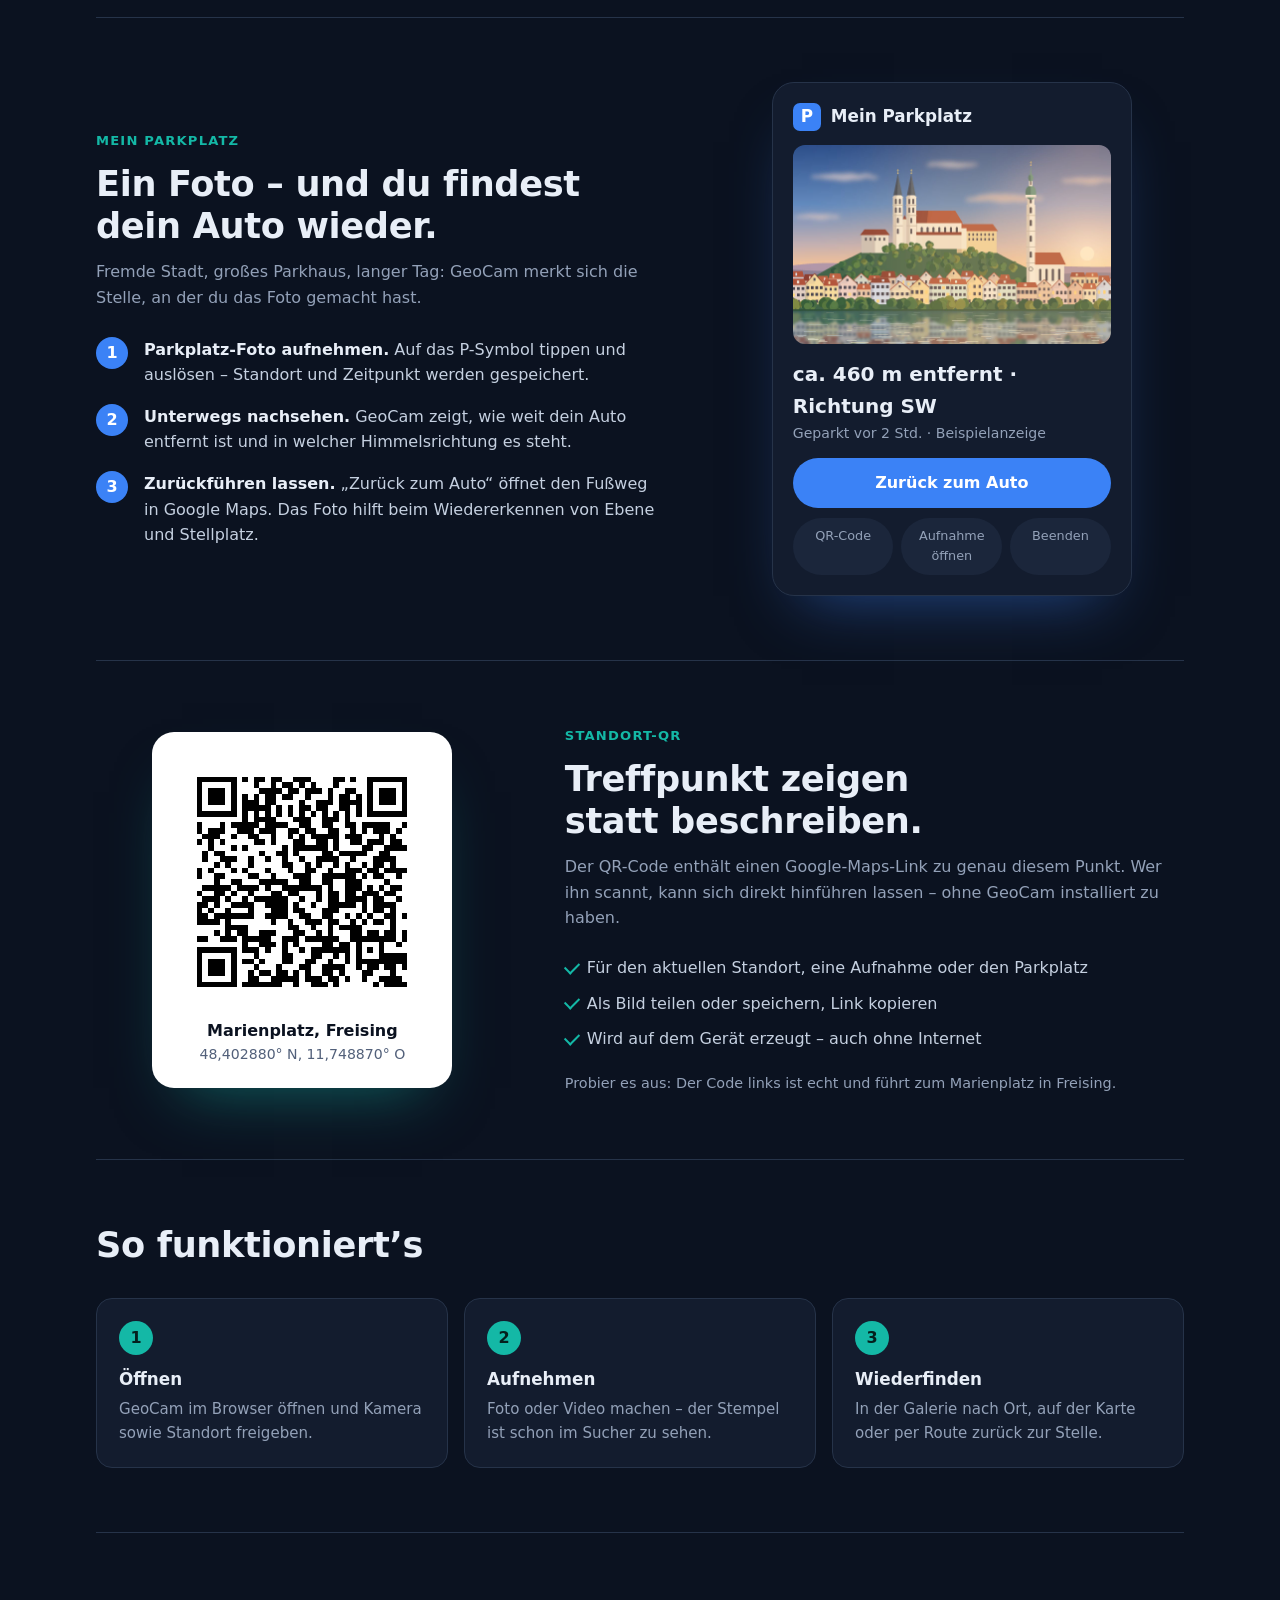
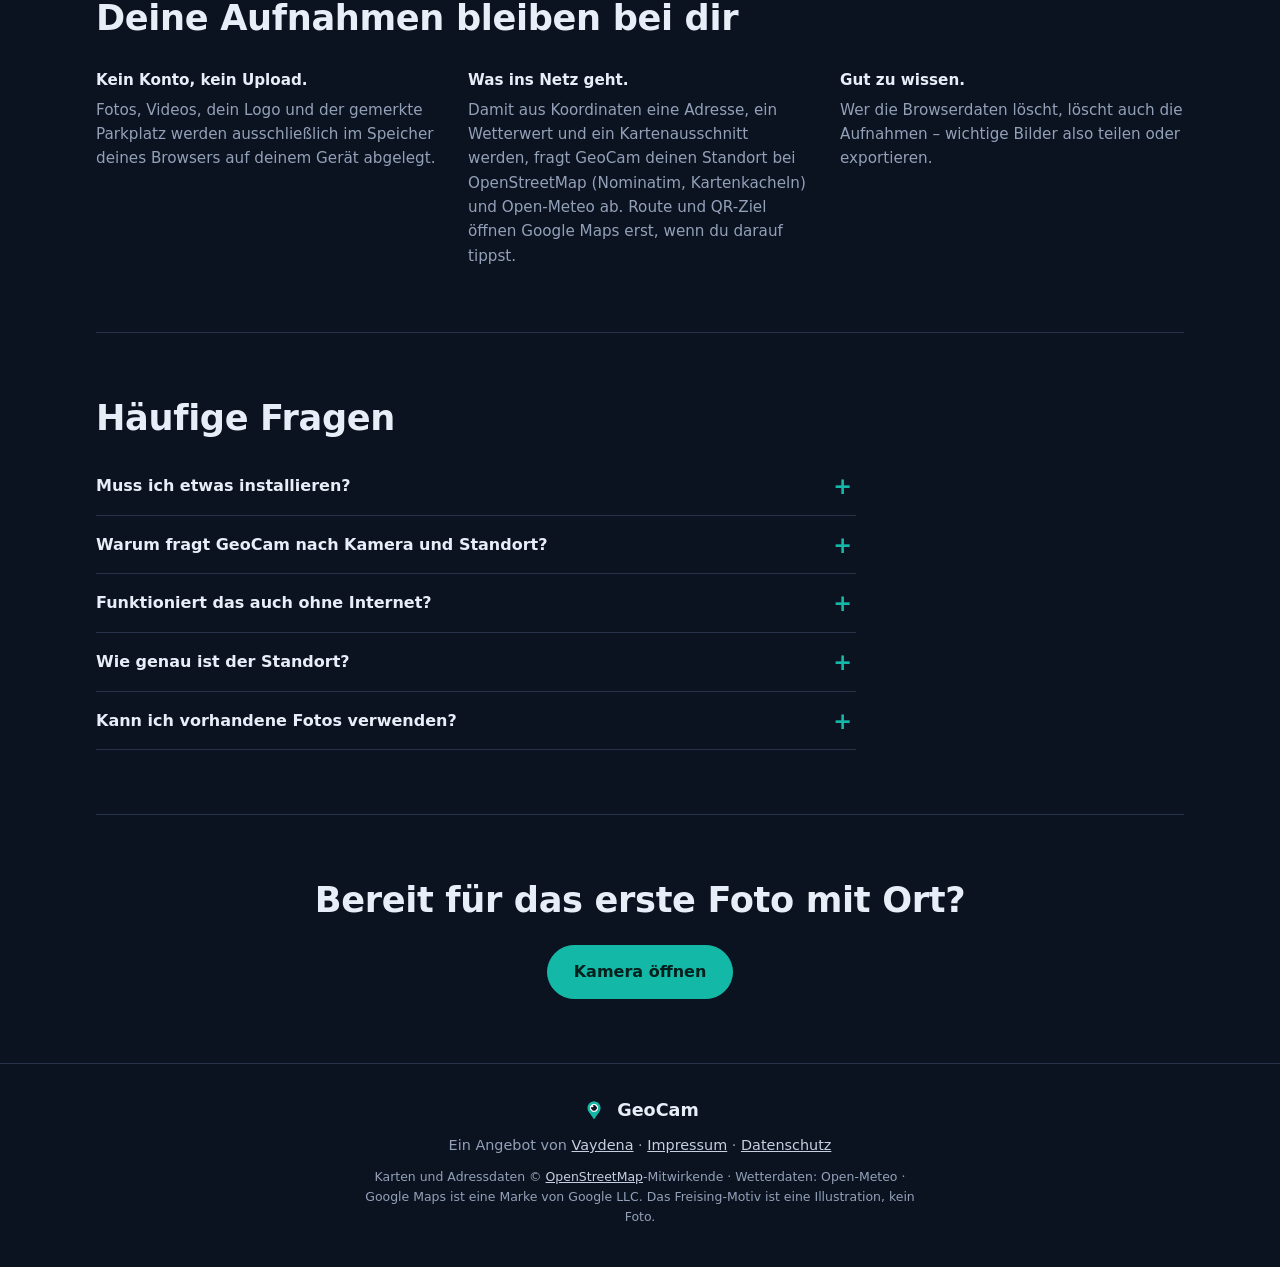
==== commit 1ba831e6: "Landingpage, Mein Parkplatz, Standort-QR, Freising-Vorschau - index.html ist jetzt die Landingpage, " ====
--- a/index.html
+++ b/index.html
@@ -2,8 +2,18 @@
 <html lang="de">
 <head>
 <meta charset="utf-8">
-<!-- Marker: geocam-v1 -->
+<!-- Marker: geocam-landing-v1 -->
 <script>
+/* App-Icon / Schnellaktion / installierte App -> direkt in die App (app.html) */
+(function () {
+  try {
+    var q = new URLSearchParams(location.search), go = q.get("go");
+    var standalone = (window.matchMedia && matchMedia("(display-mode: standalone)").matches) || navigator.standalone === true;
+    if (q.get("app") === "1" || go || standalone) {
+      location.replace("./app.html" + (go ? "?go=" + encodeURIComponent(go) : "?app=1"));
+    }
+  } catch (e) {}
+})();
 /* beforeinstallprompt feuert nur EINMAL und evtl. sehr früh -> sofort abfangen */
 window.__deferredInstall = null; window.__installed = false;
 window.addEventListener("beforeinstallprompt", function (e) {
@@ -18,19 +28,23 @@
   window.addEventListener("load", function () { navigator.serviceWorker.register("./sw.js").catch(function () {}); });
 }
 </script>
-<meta name="viewport" content="width=device-width, initial-scale=1, viewport-fit=cover, user-scalable=no">
-<title>GeoCam – GPS-Kamera mit Ortsstempel</title>
-<meta name="description" content="GPS-Kamera: Fotos und Videos mit Ort, Adresse, Datum und eigenem Logo stempeln, nach Ort sortieren und per Google Maps hinnavigieren.">
+<meta name="viewport" content="width=device-width, initial-scale=1, viewport-fit=cover">
+<title>GeoCam – GPS-Kamera mit Ortsstempel, Parkplatz-Merker und Standort-QR</title>
+<meta name="description" content="GeoCam stempelt Fotos und Videos mit Ort, Adresse, Datum und eigenem Logo, sortiert sie nach Ort, merkt sich deinen Parkplatz und macht aus jedem Standort einen QR-Code. Läuft im Browser, ohne Anmeldung.">
 <meta name="theme-color" content="#0b1220">
+<link rel="canonical" href="https://geocam.vaydena.de/">
+<meta property="og:type" content="website">
+<meta property="og:title" content="GeoCam – GPS-Kamera mit Ortsstempel">
+<meta property="og:description" content="Fotos mit Ort, Adresse und Datum stempeln, Parkplatz merken, Standort als QR-Code teilen.">
+<meta property="og:url" content="https://geocam.vaydena.de/">
+<meta property="og:image" content="https://geocam.vaydena.de/hero-freising.jpg">
 <link rel="manifest" href="./manifest.webmanifest">
 <link rel="icon" type="image/png" sizes="192x192" href="./icon-192.png">
 <link rel="apple-touch-icon" href="./apple-touch-icon.png">
 <meta name="mobile-web-app-capable" content="yes">
 <meta name="apple-mobile-web-app-capable" content="yes">
-<meta name="apple-mobile-web-app-status-bar-style" content="black-translucent">
 <meta name="apple-mobile-web-app-title" content="GeoCam">
-<link rel="stylesheet" href="./vendor/leaflet/leaflet.css">
-<link rel="stylesheet" href="./app.css">
+<link rel="stylesheet" href="./landing.css">
 </head>
 <body>
 
@@ -47,248 +61,177 @@
   <button id="hf-install-x" type="button" aria-label="Hinweis schließen">×</button>
 </div>
 
-<main id="views">
-
-  <!-- ===== Kamera ===== -->
-  <section id="v-cam" class="view cam">
-    <video id="cam-video" playsinline muted autoplay></video>
-    <canvas id="cam-canvas"></canvas>
-
-    <div id="cam-fallback" class="cam-fallback" hidden>
-      <h2>Kamera nicht verfügbar</h2>
-      <p id="cam-fallback-msg">Bitte den Kamerazugriff erlauben.</p>
-      <button id="btn-cam-retry" class="btn" type="button">Erneut versuchen</button>
-      <button id="btn-cam-native" class="btn pri" type="button">Foto mit Geräte-Kamera aufnehmen</button>
-      <small>Das Foto wird danach mit Ort und Datum gestempelt.</small>
+<header class="nav">
+  <a class="brand" href="./" aria-label="GeoCam Startseite">
+    <img src="./icon-192.png" alt="" width="34" height="34"><span>GeoCam</span>
+  </a>
+  <nav aria-label="Seitenbereiche">
+    <a href="#funktionen">Funktionen</a>
+    <a href="#parkplatz">Mein Parkplatz</a>
+    <a href="#qr">Standort-QR</a>
+    <a href="#fragen">Fragen</a>
+  </nav>
+  <a class="btn sm" href="./app.html">App öffnen</a>
+</header>
+
+<main>
+
+<section class="hero">
+  <div class="hero-txt">
+    <p class="eyebrow">GPS-Kamera für Handy und Tablet</p>
+    <h1>Jedes Foto weiß, <em>wo</em> es entstanden ist.</h1>
+    <p class="lead">GeoCam stempelt Ort, Adresse, Koordinaten, Datum und Wetter direkt ins Bild – auf Wunsch mit deinem eigenen Logo. Dazu: Parkplatz merken und Standort als QR-Code weitergeben.</p>
+    <div class="cta">
+      <a class="btn" href="./app.html">Kamera öffnen</a>
+      <button class="btn ghost" id="lp-install" type="button">Als App installieren</button>
     </div>
-
-    <div class="cam-top">
-      <button id="gps-chip" class="chip" type="button">Standort wird gesucht …</button>
-      <div class="cam-tools">
-        <button id="btn-timer" class="tool" type="button" aria-label="Selbstauslöser">
-          <svg viewBox="0 0 24 24"><circle cx="12" cy="13" r="8"/><path d="M12 9v4l2.5 2M9 2h6"/></svg><b id="timer-lbl"></b>
-        </button>
-        <button id="btn-torch" class="tool" type="button" aria-label="Licht" hidden>
-          <svg viewBox="0 0 24 24"><path d="M13 2 4 14h7l-1 8 9-12h-7z"/></svg>
-        </button>
-        <button id="btn-pin" class="tool" type="button" aria-label="Standort manuell wählen">
-          <svg viewBox="0 0 24 24"><path d="M12 22s7-6.2 7-12a7 7 0 1 0-14 0c0 5.800 7 12 7 12z"/><circle cx="12" cy="10" r="2.500"/></svg>
-        </button>
-        <button id="btn-flip" class="tool" type="button" aria-label="Kamera wechseln">
-          <svg viewBox="0 0 24 24"><path d="M4 9a8 8 0 0 1 14-3l2 2M20 15a8 8 0 0 1-14 3l-2-2M20 3v5h-5M4 21v-5h5"/></svg>
-        </button>
-      </div>
-    </div>
-
-    <div id="geo-ask" class="geo-ask" role="alert" hidden>
-      <button id="geo-ask-x" class="geo-ask-x" type="button" aria-label="Hinweis schließen">×</button>
-      <b id="geo-ask-h">Standort freigeben</b>
-      <p id="geo-ask-t"></p>
-      <div class="geo-ask-a">
-        <button id="geo-ask-btn" class="btn pri sm" type="button">Standort freigeben</button>
-        <button id="geo-ask-man" class="btn sm" type="button">Ort manuell wählen</button>
-      </div>
-    </div>
-
-    <div id="cam-count" class="cam-count" hidden></div>
-    <div id="cam-rec" class="cam-rec" hidden><i></i><span id="rec-time">00:00</span></div>
-    <div id="cam-flash" class="cam-flash"></div>
-
-    <div class="cam-bottom">
-      <div class="mode" role="tablist">
-        <button type="button" data-mode="photo" class="on">Foto</button>
-        <button type="button" data-mode="video">Video</button>
-      </div>
-      <div class="cam-row">
-        <button id="btn-last" class="last" type="button" aria-label="Galerie öffnen"></button>
-        <button id="btn-shutter" class="shutter" type="button" aria-label="Auslösen"><i></i></button>
-        <button id="btn-import" class="imp" type="button" aria-label="Vorhandene Fotos importieren">
-          <svg viewBox="0 0 24 24"><path d="M12 16V4M7 9l5-5 5 5M4 16v4h16v-4"/></svg><span>Import</span>
-        </button>
-      </div>
-    </div>
-  </section>
-
-  <!-- ===== Galerie ===== -->
-  <section id="v-gal" class="view page" hidden>
-    <header class="bar">
-      <h1>Galerie</h1>
-      <button id="btn-import2" class="btn sm" type="button">Importieren</button>
-    </header>
-    <div class="gal-ctl">
-      <input id="gal-search" type="search" placeholder="Ort, Adresse oder Notiz suchen" autocomplete="off">
-      <div class="seg" id="gal-sort">
-        <button type="button" data-sort="place" class="on">Nach Ort</button>
-        <button type="button" data-sort="date">Nach Datum</button>
-      </div>
-    </div>
-    <div id="gal-list"></div>
-    <div id="gal-empty" class="empty" hidden>
-      <b>Noch keine Aufnahmen</b>
-      <span>Fotos und Videos erscheinen hier – automatisch nach Ort sortiert.</span>
-    </div>
-  </section>
-
-  <!-- ===== Karte ===== -->
-  <section id="v-map" class="view mapview" hidden>
-    <div id="map"></div>
-    <div id="map-empty" class="map-empty" hidden>Noch keine Aufnahmen mit Standort.</div>
-  </section>
-
-  <!-- ===== Einstellungen ===== -->
-  <section id="v-set" class="view page" hidden>
-    <header class="bar"><h1>Einstellungen</h1></header>
-
-    <div class="card">
-      <h2>Stempel-Vorschau</h2>
-      <canvas id="set-preview" width="640" height="400"></canvas>
-    </div>
-
-    <div class="card">
-      <h2>Vorlage</h2>
-      <div class="tpls" id="tpls">
-        <button type="button" data-tpl="classic">Klassisch</button>
-        <button type="button" data-tpl="modern">Modern</button>
-        <button type="button" data-tpl="minimal">Minimal</button>
-        <button type="button" data-tpl="pro">Bericht</button>
-      </div>
-      <label class="row"><span>Position</span>
-        <select data-s="pos"><option value="bottom">Unten</option><option value="top">Oben</option></select></label>
-      <label class="row"><span>Größe</span>
-        <select data-s="scale" data-num><option value="0.8">Klein</option><option value="1">Mittel</option><option value="1.25">Groß</option></select></label>
-    </div>
-
-    <div class="card">
-      <h2>Angaben im Stempel</h2>
-      <label class="row"><span>Mini-Karte</span><input type="checkbox" data-f="map"></label>
-      <label class="row"><span>Ort</span><input type="checkbox" data-f="place"></label>
-      <label class="row"><span>Adresse</span><input type="checkbox" data-f="address"></label>
-      <label class="row"><span>Koordinaten</span><input type="checkbox" data-f="coords"></label>
-      <label class="row"><span>Koordinaten-Format</span>
-        <select data-s="coordFmt"><option value="dec">Dezimal (52,520008°)</option><option value="dms">Grad/Min/Sek</option></select></label>
-      <label class="row"><span>Datum und Uhrzeit</span><input type="checkbox" data-f="datetime"></label>
-      <label class="row"><span>Höhe</span><input type="checkbox" data-f="alt"></label>
-      <label class="row"><span>GPS-Genauigkeit</span><input type="checkbox" data-f="acc"></label>
-      <label class="row"><span>Kompassrichtung</span><input type="checkbox" data-f="compass"></label>
-      <label class="row"><span>Wetter</span><input type="checkbox" data-f="weather"></label>
-      <label class="row"><span>Projektname</span><input type="checkbox" data-f="project"></label>
-      <label class="row"><span>Notiz</span><input type="checkbox" data-f="note"></label>
-      <label class="col"><span>Projektname</span><input type="text" data-s="project" maxlength="60" placeholder="z. B. Baustelle Hauptstraße 12"></label>
-      <label class="col"><span>Notiz</span><input type="text" data-s="note" maxlength="120" placeholder="z. B. Zustand vor Übergabe"></label>
-    </div>
-
-    <div class="card">
-      <h2>Eigenes Logo</h2>
-      <div class="logo-row">
-        <div id="logo-prev" class="logo-prev"><span>Kein Logo</span></div>
-        <div class="logo-btns">
-          <button id="btn-logo" class="btn pri" type="button">Logo auswählen</button>
-          <button id="btn-logo-del" class="btn" type="button" hidden>Entfernen</button>
-        </div>
-      </div>
-      <label class="row"><span>Position</span>
-        <select data-s="logoPos"><option value="tr">Oben rechts</option><option value="tl">Oben links</option><option value="br">Unten rechts</option><option value="bl">Unten links</option></select></label>
-      <label class="row"><span>Größe</span><input type="range" data-s="logoSize" data-num min="8" max="40" step="1"></label>
-      <p class="hint">PNG mit transparentem Hintergrund wirkt am besten. Das Logo bleibt auf diesem Gerät.</p>
-    </div>
-
-    <div class="card">
-      <h2>Aufnahme</h2>
-      <label class="row"><span>GPS in die Bilddatei schreiben (EXIF)</span><input type="checkbox" data-s="exif"></label>
-      <label class="row"><span>Ton bei Videos aufnehmen</span><input type="checkbox" data-s="audio"></label>
-      <label class="row"><span>Importierte Fotos stempeln</span><input type="checkbox" data-s="stampImport"></label>
-      <label class="row"><span>Foto-Qualität</span>
-        <select data-s="quality" data-num><option value="0.8">Normal</option><option value="0.92">Hoch</option><option value="0.97">Sehr hoch</option></select></label>
-    </div>
-
-    <div class="card">
-      <h2>Galerie</h2>
-      <label class="row"><span>Gruppieren nach</span>
-        <select data-s="groupBy"><option value="city">Stadt / Gemeinde</option><option value="suburb">Stadtteil</option></select></label>
-    </div>
-
-    <div class="card">
-      <h2>Online-Dienste</h2>
-      <label class="row"><span>Adresse und Ort online ermitteln</span><input type="checkbox" data-s="geocodeOnline"></label>
-      <p class="hint">Für Adresse, Mini-Karte und Karte wird der Standort an OpenStreetMap übermittelt, für das Wetter an Open-Meteo. Fotos und Videos verlassen das Gerät nicht. Ohne Internet werden Aufnahmen mit Koordinaten gespeichert und der Ort später ergänzt.</p>
-    </div>
-
-    <div class="card">
-      <h2>Speicher</h2>
-      <p class="hint" id="storage-info">–</p>
-      <button id="btn-wipe" class="btn danger" type="button">Alle Aufnahmen löschen</button>
-    </div>
-
-    <p class="foot">GeoCam · Version 1.0 · Kartendaten © OpenStreetMap-Mitwirkende</p>
-  </section>
+    <ul class="ticks">
+      <li>Ohne Anmeldung, ohne Konto</li>
+      <li>Aufnahmen bleiben auf deinem Gerät</li>
+      <li>Kamera und Galerie auch offline</li>
+    </ul>
+  </div>
+  <figure class="hero-img">
+    <img src="./hero-freising.jpg" width="1280" height="800" alt="Beispielbild mit GeoCam-Ortsstempel: Altstadt Freising, Marienplatz, Koordinaten, Datum und Wetter">
+    <figcaption>Beispiel: Ortsstempel auf einer Illustration der Freisinger Altstadt</figcaption>
+  </figure>
+</section>
+
+<section id="funktionen" class="sec">
+  <h2>Was GeoCam kann</h2>
+  <p class="sub">Eine Kamera, die den Ort gleich mitschreibt – und die Aufnahmen danach wiederfindet.</p>
+  <div class="grid">
+    <article class="card">
+      <svg viewBox="0 0 24 24"><path d="M12 21s-7-6.2-7-11a7 7 0 0 1 14 0c0 4.8-7 11-7 11z"/><circle cx="12" cy="10" r="2.6"/></svg>
+      <h3>Ortsstempel im Bild</h3>
+      <p>Ort, Adresse, Koordinaten, Datum, Wetter und Mini-Karte werden fest ins Foto oder Video geschrieben. Mehrere Vorlagen zur Auswahl.</p>
+    </article>
+    <article class="card">
+      <svg viewBox="0 0 24 24"><rect x="3" y="5" width="18" height="14" rx="3"/><path d="M7 15l3-3 3 3 2-2 2 2"/><circle cx="9" cy="9.5" r="1.2"/></svg>
+      <h3>Eigenes Logo</h3>
+      <p>Lade dein Firmen- oder Vereinslogo hoch – es erscheint automatisch auf allen neuen Aufnahmen. Praktisch für Baustelle, Objektbegehung oder Lieferung.</p>
+    </article>
+    <article class="card">
+      <svg viewBox="0 0 24 24"><rect x="3" y="3" width="8" height="8" rx="2"/><rect x="13" y="3" width="8" height="8" rx="2"/><rect x="3" y="13" width="8" height="8" rx="2"/><rect x="13" y="13" width="8" height="8" rx="2"/></svg>
+      <h3>Galerie nach Ort</h3>
+      <p>Aufnahmen werden automatisch nach Ort gruppiert. So findest du alle Bilder einer Adresse mit einem Tipp.</p>
+    </article>
+    <article class="card">
+      <svg viewBox="0 0 24 24"><path d="M9 4L3 6v14l6-2 6 2 6-2V4l-6 2-6-2z"/><path d="M9 4v14M15 6v14"/></svg>
+      <h3>Karte mit allen Aufnahmen</h3>
+      <p>Jede Aufnahme erscheint als Punkt auf der Karte. Antippen öffnet das Bild samt Ortsangaben.</p>
+    </article>
+    <article class="card">
+      <svg viewBox="0 0 24 24"><path d="M3 11l18-8-8 18-2-8-8-2z"/></svg>
+      <h3>Route in Google Maps</h3>
+      <p>Von jeder Aufnahme aus führt ein Tipp zur Navigation in Google Maps – zurück an genau die Stelle, an der das Foto entstand.</p>
+    </article>
+    <article class="card">
+      <svg viewBox="0 0 24 24"><rect x="4" y="4" width="16" height="16" rx="3"/><path d="M10 16V8h3a2.5 2.5 0 0 1 0 5h-3"/></svg>
+      <h3>Mein Parkplatz</h3>
+      <p>Ein Foto vom geparkten Auto genügt. GeoCam zeigt dir später Entfernung, Richtung und den Fußweg zurück.</p>
+    </article>
+    <article class="card">
+      <svg viewBox="0 0 24 24"><rect x="3" y="3" width="7" height="7" rx="1.5"/><rect x="14" y="3" width="7" height="7" rx="1.5"/><rect x="3" y="14" width="7" height="7" rx="1.5"/><path d="M14 14h3v3M21 14v.01M21 21h-3v-3M14 21v.01"/></svg>
+      <h3>Standort als QR-Code</h3>
+      <p>Aus deinem Standort oder dem Ort einer Aufnahme wird ein QR-Code. Scannen öffnet die Stelle in Google Maps.</p>
+    </article>
+    <article class="card">
+      <svg viewBox="0 0 24 24"><path d="M12 3v12M8 11l4 4 4-4"/><path d="M4 17v2a2 2 0 0 0 2 2h12a2 2 0 0 0 2-2v-2"/></svg>
+      <h3>Installierbar und offline</h3>
+      <p>GeoCam lässt sich wie eine App auf den Startbildschirm legen. Kamera, Stempel und Galerie funktionieren auch ohne Netz.</p>
+    </article>
+  </div>
+</section>
+
+<section id="parkplatz" class="sec split">
+  <div>
+    <p class="eyebrow">Mein Parkplatz</p>
+    <h2>Ein Foto – und du findest dein Auto wieder.</h2>
+    <p class="sub">Fremde Stadt, großes Parkhaus, langer Tag: GeoCam merkt sich die Stelle, an der du das Foto gemacht hast.</p>
+    <ol class="steps">
+      <li><b>Parkplatz-Foto aufnehmen.</b> Auf das P-Symbol tippen und auslösen – Standort und Zeitpunkt werden gespeichert.</li>
+      <li><b>Unterwegs nachsehen.</b> GeoCam zeigt, wie weit dein Auto entfernt ist und in welcher Himmelsrichtung es steht.</li>
+      <li><b>Zurückführen lassen.</b> „Zurück zum Auto“ öffnet den Fußweg in Google Maps. Das Foto hilft beim Wiedererkennen von Ebene und Stellplatz.</li>
+    </ol>
+  </div>
+  <div class="mock" aria-hidden="true">
+    <div class="mock-h"><span class="p">P</span><b>Mein Parkplatz</b></div>
+    <div class="mock-img"><img src="./preview-freising.jpg" alt="" width="1280" height="800"></div>
+    <div class="mock-dist">ca. 460 m entfernt · Richtung SW</div>
+    <div class="mock-mut">Geparkt vor 2 Std. · Beispielanzeige</div>
+    <div class="mock-btn">Zurück zum Auto</div>
+    <div class="mock-row"><span>QR-Code</span><span>Aufnahme öffnen</span><span>Beenden</span></div>
+  </div>
+</section>
+
+<section id="qr" class="sec split rev">
+  <div class="qrbox">
+    <svg xmlns="http://www.w3.org/2000/svg" viewBox="0 0 45 45" shape-rendering="crispEdges" role="img" aria-label="QR-Code: Marienplatz Freising in Google Maps"><rect width="100%" height="100%" fill="#fff"/><path d="M4 4h7v1h-7zM12 4h1v1h-1zM14 4h2v1h-2zM17 4h2v1h-2zM21 4h3v1h-3zM28 4h2v1h-2zM31 4h1v1h-1zM34 4h7v1h-7zM4 5h1v1h-1zM10 5h1v1h-1zM14 5h1v1h-1zM17 5h1v1h-1zM19 5h2v1h-2zM22 5h1v1h-1zM24 5h1v1h-1zM28 5h1v1h-1zM34 5h1v1h-1zM40 5h1v1h-1zM4 6h1v1h-1zM6 6h3v1h-3zM10 6h1v1h-1zM15 6h4v1h-4zM20 6h2v1h-2zM23 6h3v1h-3zM27 6h1v1h-1zM30 6h2v1h-2zM34 6h1v1h-1zM36 6h3v1h-3zM40 6h1v1h-1zM4 7h1v1h-1zM6 7h3v1h-3zM10 7h1v1h-1zM12 7h1v1h-1zM14 7h1v1h-1zM16 7h2v1h-2zM19 7h2v1h-2zM23 7h1v1h-1zM27 7h1v1h-1zM29 7h2v1h-2zM32 7h1v1h-1zM34 7h1v1h-1zM36 7h3v1h-3zM40 7h1v1h-1zM4 8h1v1h-1zM6 8h3v1h-3zM10 8h1v1h-1zM12 8h3v1h-3zM16 8h2v1h-2zM22 8h1v1h-1zM25 8h3v1h-3zM29 8h4v1h-4zM34 8h1v1h-1zM36 8h3v1h-3zM40 8h1v1h-1zM4 9h1v1h-1zM10 9h1v1h-1zM12 9h5v1h-5zM18 9h1v1h-1zM20 9h1v1h-1zM22 9h2v1h-2zM25 9h2v1h-2zM29 9h2v1h-2zM32 9h1v1h-1zM34 9h1v1h-1zM40 9h1v1h-1zM4 10h7v1h-7zM12 10h1v1h-1zM14 10h1v1h-1zM16 10h1v1h-1zM18 10h1v1h-1zM20 10h1v1h-1zM22 10h1v1h-1zM24 10h1v1h-1zM26 10h1v1h-1zM28 10h1v1h-1zM30 10h1v1h-1zM32 10h1v1h-1zM34 10h7v1h-7zM12 11h1v1h-1zM14 11h4v1h-4zM21 11h3v1h-3zM26 11h3v1h-3zM30 11h1v1h-1zM4 12h1v1h-1zM8 12h1v1h-1zM10 12h5v1h-5zM16 12h4v1h-4zM22 12h2v1h-2zM26 12h2v1h-2zM30 12h2v1h-2zM33 12h5v1h-5zM40 12h1v1h-1zM4 13h1v1h-1zM6 13h3v1h-3zM11 13h3v1h-3zM15 13h3v1h-3zM20 13h2v1h-2zM23 13h2v1h-2zM27 13h2v1h-2zM31 13h1v1h-1zM33 13h1v1h-1zM35 13h3v1h-3zM39 13h1v1h-1zM5 14h3v1h-3zM10 14h1v1h-1zM13 14h2v1h-2zM17 14h1v1h-1zM20 14h1v1h-1zM22 14h1v1h-1zM24 14h5v1h-5zM30 14h3v1h-3zM36 14h1v1h-1zM38 14h1v1h-1zM4 15h1v1h-1zM6 15h1v1h-1zM8 15h1v1h-1zM14 15h2v1h-2zM17 15h1v1h-1zM21 15h2v1h-2zM25 15h2v1h-2zM28 15h1v1h-1zM31 15h2v1h-2zM34 15h3v1h-3zM38 15h2v1h-2zM6 16h1v1h-1zM10 16h1v1h-1zM12 16h1v1h-1zM19 16h1v1h-1zM21 16h6v1h-6zM28 16h1v1h-1zM33 16h2v1h-2zM37 16h4v1h-4zM5 17h1v1h-1zM7 17h2v1h-2zM15 17h1v1h-1zM18 17h2v1h-2zM21 17h1v1h-1zM26 17h2v1h-2zM29 17h5v1h-5zM36 17h2v1h-2zM5 18h1v1h-1zM8 18h3v1h-3zM13 18h1v1h-1zM16 18h1v1h-1zM19 18h1v1h-1zM22 18h1v1h-1zM25 18h4v1h-4zM31 18h1v1h-1zM35 18h4v1h-4zM7 19h1v1h-1zM9 19h1v1h-1zM13 19h1v1h-1zM19 19h2v1h-2zM23 19h1v1h-1zM25 19h1v1h-1zM28 19h1v1h-1zM30 19h1v1h-1zM33 19h1v1h-1zM35 19h2v1h-2zM38 19h1v1h-1zM4 20h1v1h-1zM6 20h1v1h-1zM10 20h1v1h-1zM12 20h1v1h-1zM16 20h1v1h-1zM20 20h1v1h-1zM23 20h2v1h-2zM27 20h1v1h-1zM30 20h3v1h-3zM34 20h2v1h-2zM37 20h4v1h-4zM4 21h1v1h-1zM7 21h2v1h-2zM13 21h2v1h-2zM17 21h1v1h-1zM21 21h3v1h-3zM26 21h6v1h-6zM33 21h1v1h-1zM35 21h2v1h-2zM39 21h1v1h-1zM7 22h1v1h-1zM10 22h2v1h-2zM15 22h5v1h-5zM22 22h2v1h-2zM26 22h2v1h-2zM30 22h3v1h-3zM37 22h1v1h-1zM5 23h5v1h-5zM11 23h4v1h-4zM16 23h1v1h-1zM19 23h7v1h-7zM27 23h1v1h-1zM30 23h3v1h-3zM34 23h1v1h-1zM36 23h1v1h-1zM38 23h2v1h-2zM4 24h1v1h-1zM7 24h2v1h-2zM10 24h1v1h-1zM13 24h1v1h-1zM17 24h2v1h-2zM20 24h2v1h-2zM25 24h1v1h-1zM27 24h2v1h-2zM30 24h2v1h-2zM33 24h3v1h-3zM37 24h2v1h-2zM5 25h3v1h-3zM9 25h1v1h-1zM12 25h1v1h-1zM14 25h6v1h-6zM22 25h1v1h-1zM25 25h1v1h-1zM27 25h2v1h-2zM30 25h4v1h-4zM35 25h2v1h-2zM39 25h1v1h-1zM4 26h2v1h-2zM7 26h1v1h-1zM10 26h4v1h-4zM16 26h4v1h-4zM21 26h1v1h-1zM24 26h1v1h-1zM27 26h5v1h-5zM33 26h1v1h-1zM35 26h4v1h-4zM4 27h1v1h-1zM6 27h1v1h-1zM9 27h1v1h-1zM13 27h1v1h-1zM17 27h3v1h-3zM21 27h2v1h-2zM26 27h3v1h-3zM33 27h1v1h-1zM35 27h2v1h-2zM38 27h1v1h-1zM4 28h2v1h-2zM7 28h7v1h-7zM16 28h4v1h-4zM22 28h2v1h-2zM26 28h2v1h-2zM30 28h1v1h-1zM32 28h1v1h-1zM34 28h1v1h-1zM37 28h2v1h-2zM40 28h1v1h-1zM4 29h4v1h-4zM9 29h1v1h-1zM17 29h1v1h-1zM20 29h1v1h-1zM23 29h3v1h-3zM27 29h2v1h-2zM31 29h1v1h-1zM33 29h1v1h-1zM35 29h2v1h-2zM38 29h1v1h-1zM9 30h4v1h-4zM20 30h2v1h-2zM24 30h1v1h-1zM27 30h1v1h-1zM29 30h4v1h-4zM38 30h1v1h-1zM7 31h1v1h-1zM9 31h1v1h-1zM11 31h2v1h-2zM15 31h3v1h-3zM21 31h2v1h-2zM25 31h1v1h-1zM27 31h1v1h-1zM31 31h2v1h-2zM34 31h2v1h-2zM37 31h2v1h-2zM40 31h1v1h-1zM4 32h2v1h-2zM8 32h3v1h-3zM12 32h5v1h-5zM19 32h3v1h-3zM23 32h6v1h-6zM31 32h8v1h-8zM40 32h1v1h-1zM12 33h1v1h-1zM15 33h3v1h-3zM19 33h1v1h-1zM21 33h1v1h-1zM26 33h2v1h-2zM29 33h2v1h-2zM32 33h1v1h-1zM36 33h1v1h-1zM39 33h1v1h-1zM4 34h7v1h-7zM12 34h3v1h-3zM16 34h1v1h-1zM19 34h1v1h-1zM22 34h1v1h-1zM24 34h7v1h-7zM32 34h1v1h-1zM34 34h1v1h-1zM36 34h1v1h-1zM4 35h1v1h-1zM10 35h1v1h-1zM14 35h1v1h-1zM19 35h2v1h-2zM24 35h2v1h-2zM28 35h1v1h-1zM30 35h1v1h-1zM32 35h1v1h-1zM36 35h5v1h-5zM4 36h1v1h-1zM6 36h3v1h-3zM10 36h1v1h-1zM12 36h2v1h-2zM15 36h1v1h-1zM19 36h2v1h-2zM23 36h2v1h-2zM27 36h1v1h-1zM30 36h1v1h-1zM32 36h9v1h-9zM4 37h1v1h-1zM6 37h3v1h-3zM10 37h1v1h-1zM14 37h1v1h-1zM18 37h1v1h-1zM22 37h2v1h-2zM26 37h4v1h-4zM32 37h1v1h-1zM34 37h2v1h-2zM37 37h2v1h-2zM40 37h1v1h-1zM4 38h1v1h-1zM6 38h3v1h-3zM10 38h1v1h-1zM13 38h1v1h-1zM15 38h2v1h-2zM18 38h2v1h-2zM21 38h1v1h-1zM23 38h1v1h-1zM26 38h2v1h-2zM29 38h1v1h-1zM33 38h2v1h-2zM38 38h1v1h-1zM4 39h1v1h-1zM10 39h1v1h-1zM13 39h2v1h-2zM17 39h5v1h-5zM23 39h3v1h-3zM27 39h2v1h-2zM30 39h1v1h-1zM33 39h1v1h-1zM36 39h4v1h-4zM4 40h7v1h-7zM12 40h7v1h-7zM21 40h1v1h-1zM24 40h3v1h-3zM28 40h1v1h-1zM35 40h1v1h-1zM37 40h4v1h-4z"/></svg>
+    <b>Marienplatz, Freising</b>
+    <span>48,402880° N, 11,748870° O</span>
+  </div>
+  <div>
+    <p class="eyebrow">Standort-QR</p>
+    <h2>Treffpunkt zeigen statt beschreiben.</h2>
+    <p class="sub">Der QR-Code enthält einen Google-Maps-Link zu genau diesem Punkt. Wer ihn scannt, kann sich direkt hinführen lassen – ohne GeoCam installiert zu haben.</p>
+    <ul class="ticks col">
+      <li>Für den aktuellen Standort, eine Aufnahme oder den Parkplatz</li>
+      <li>Als Bild teilen oder speichern, Link kopieren</li>
+      <li>Wird auf dem Gerät erzeugt – auch ohne Internet</li>
+    </ul>
+    <p class="note">Probier es aus: Der Code links ist echt und führt zum Marienplatz in Freising.</p>
+  </div>
+</section>
+
+<section class="sec">
+  <h2>So funktioniert’s</h2>
+  <div class="how">
+    <div><span>1</span><h3>Öffnen</h3><p>GeoCam im Browser öffnen und Kamera sowie Standort freigeben.</p></div>
+    <div><span>2</span><h3>Aufnehmen</h3><p>Foto oder Video machen – der Stempel ist schon im Sucher zu sehen.</p></div>
+    <div><span>3</span><h3>Wiederfinden</h3><p>In der Galerie nach Ort, auf der Karte oder per Route zurück zur Stelle.</p></div>
+  </div>
+</section>
+
+<section class="sec privacy">
+  <h2>Deine Aufnahmen bleiben bei dir</h2>
+  <div class="pv">
+    <p><b>Kein Konto, kein Upload.</b> Fotos, Videos, dein Logo und der gemerkte Parkplatz werden ausschließlich im Speicher deines Browsers auf deinem Gerät abgelegt.</p>
+    <p><b>Was ins Netz geht.</b> Damit aus Koordinaten eine Adresse, ein Wetterwert und ein Kartenausschnitt werden, fragt GeoCam deinen Standort bei OpenStreetMap (Nominatim, Kartenkacheln) und Open-Meteo ab. Route und QR-Ziel öffnen Google Maps erst, wenn du darauf tippst.</p>
+    <p><b>Gut zu wissen.</b> Wer die Browserdaten löscht, löscht auch die Aufnahmen – wichtige Bilder also teilen oder exportieren.</p>
+  </div>
+</section>
+
+<section id="fragen" class="sec faq">
+  <h2>Häufige Fragen</h2>
+  <details><summary>Muss ich etwas installieren?</summary><p>Nein. GeoCam läuft direkt im Browser. Wer möchte, legt die Seite als App auf den Startbildschirm – dann startet sie direkt in der Kamera.</p></details>
+  <details><summary>Warum fragt GeoCam nach Kamera und Standort?</summary><p>Ohne Kamera gibt es kein Foto, ohne Standort keinen Ortsstempel. Beide Freigaben erteilst du im Browser und kannst sie dort jederzeit widerrufen.</p></details>
+  <details><summary>Funktioniert das auch ohne Internet?</summary><p>Kamera, Koordinaten-Stempel, Galerie, Parkplatz-Merker und QR-Code funktionieren offline. Adresse, Wetter und Kartenbilder brauchen eine Verbindung.</p></details>
+  <details><summary>Wie genau ist der Standort?</summary><p>So genau, wie dein Gerät ihn liefert – im Freien meist wenige Meter, in Gebäuden und Parkhäusern deutlich ungenauer. GeoCam zeigt die aktuelle Genauigkeit im Sucher an. Im Parkhaus hilft deshalb vor allem das Foto selbst.</p></details>
+  <details><summary>Kann ich vorhandene Fotos verwenden?</summary><p>Ja. Über „Import“ lassen sich Bilder aus der Galerie des Geräts übernehmen; enthaltene GPS-Daten werden dabei ausgelesen.</p></details>
+</section>
+
+<section class="sec final">
+  <h2>Bereit für das erste Foto mit Ort?</h2>
+  <a class="btn" href="./app.html">Kamera öffnen</a>
+</section>
+
 </main>
 
-<nav class="tabs" id="tabs">
-  <button type="button" data-view="cam" class="on"><svg viewBox="0 0 24 24"><path d="M4 8h3l2-3h6l2 3h3v11H4z"/><circle cx="12" cy="13" r="3.500"/></svg><span>Kamera</span></button>
-  <button type="button" data-view="gal"><svg viewBox="0 0 24 24"><rect x="3" y="3" width="8" height="8" rx="1.500"/><rect x="13" y="3" width="8" height="8" rx="1.500"/><rect x="3" y="13" width="8" height="8" rx="1.500"/><rect x="13" y="13" width="8" height="8" rx="1.500"/></svg><span>Galerie</span></button>
-  <button type="button" data-view="map"><svg viewBox="0 0 24 24"><path d="M9 4 3 6v14l6-2 6 2 6-2V4l-6 2zM9 4v14M15 6v14"/></svg><span>Karte</span></button>
-  <button type="button" data-view="set"><svg viewBox="0 0 24 24"><path d="M4 7h10M18 7h2M4 17h2M10 17h10"/><circle cx="16" cy="7" r="2"/><circle cx="8" cy="17" r="2"/></svg><span>Einstellungen</span></button>
-</nav>
-
-<!-- ===== Detailansicht ===== -->
-<div id="detail" class="sheet" hidden>
-  <header class="bar">
-    <button id="d-close" class="btn sm" type="button">‹ Zurück</button>
-    <h1 id="d-title">Aufnahme</h1>
-    <button id="d-del" class="btn sm danger" type="button">Löschen</button>
-  </header>
-  <div class="sheet-body">
-    <div id="d-media" class="d-media"></div>
-    <a id="d-nav" class="btn pri big" target="_blank" rel="noopener">
-      <svg viewBox="0 0 24 24"><path d="M12 2 20 21l-8-4-8 4z"/></svg>Route mit Google Maps</a>
-    <div class="d-actions">
-      <a id="d-show" class="btn" target="_blank" rel="noopener">In Google Maps ansehen</a>
-      <button id="d-share" class="btn" type="button">Teilen</button>
-      <button id="d-dl" class="btn" type="button">Herunterladen</button>
-      <button id="d-loc" class="btn" type="button">Ort ändern</button>
-      <button id="d-stamp" class="btn" type="button" hidden>Stempel einbrennen</button>
-    </div>
-    <dl id="d-info" class="d-info"></dl>
-    <label class="col"><span>Notiz zur Aufnahme</span><textarea id="d-note" rows="2" maxlength="300"></textarea></label>
-  </div>
-</div>
-
-<!-- ===== Ortswahl ===== -->
-<div id="picker" class="sheet" hidden>
-  <header class="bar">
-    <button id="p-cancel" class="btn sm" type="button">Abbrechen</button>
-    <h1>Ort wählen</h1>
-    <button id="p-ok" class="btn sm pri" type="button" disabled>Übernehmen</button>
-  </header>
-  <form id="p-form" class="p-search">
-    <input id="p-q" type="search" placeholder="Adresse oder Ort suchen" autocomplete="off">
-    <button class="btn sm" type="submit">Suchen</button>
-  </form>
-  <div id="p-map"></div>
-  <div class="p-foot">
-    <span id="p-info">Auf die Karte tippen, um den Ort zu setzen.</span>
-    <button id="p-gps" class="btn sm" type="button" hidden>Wieder GPS verwenden</button>
-  </div>
-</div>
-
-<div id="busy" class="busy" hidden><i></i><span id="busy-txt">Bitte warten …</span></div>
-<div id="toast" class="toast" hidden></div>
-
-<input type="file" id="file-import" multiple accept="image/*,video/*" hidden>
-<input type="file" id="file-capture" accept="image/*" capture="environment" hidden>
-<input type="file" id="file-logo" accept="image/*" hidden>
-
-<script src="./vendor/leaflet/leaflet.js"></script>
-<script src="./exif.js"></script>
-<script src="./app.js"></script>
+<footer>
+  <div class="brand"><img src="./icon-192.png" alt="" width="26" height="26"><span>GeoCam</span></div>
+  <p>Ein Angebot von <a href="https://vaydena.de/">Vaydena</a> · <a href="https://vaydena.de/impressum">Impressum</a> · <a href="https://vaydena.de/datenschutz">Datenschutz</a></p>
+  <p class="mut">Karten und Adressdaten © <a href="https://www.openstreetmap.org/copyright" rel="noopener">OpenStreetMap</a>-Mitwirkende · Wetterdaten: Open-Meteo · Google Maps ist eine Marke von Google LLC. Das Freising-Motiv ist eine Illustration, kein Foto.</p>
+</footer>
 
 <script>
-/* Install-Affordanz – bewusst inline (nicht im SW-gecachten app.js) */
+/* Install-Hinweis: INLINE (nicht in gecachtem JS), nie allein auf beforeinstallprompt verlassen */
 (function () {
   var KEY = "hf_install_snooze", DAYS = 14;
   var box = document.getElementById("hf-install"), btn = document.getElementById("hf-install-btn");
   var manual = document.getElementById("hf-install-manual"), ios = document.getElementById("hf-install-ios");
   var auto = document.getElementById("hf-install-auto"), x = document.getElementById("hf-install-x");
+  var cta = document.getElementById("lp-install");
   try { localStorage.removeItem("hf_install_hidden"); } catch (e) {}
   function isStandalone() {
     return (window.matchMedia && matchMedia("(display-mode: standalone)").matches) || navigator.standalone === true;
@@ -307,10 +250,16 @@
   function offerChromium() { if (!blocked() && window.__deferredInstall) only(auto); }
   function offerManual() { if (!blocked() && !window.__deferredInstall) only(manual); }
   function offerIOS() { if (!blocked()) only(ios); }
-  btn.addEventListener("click", function () {
-    var ev = window.__deferredInstall; if (!ev) { only(manual); return; }
+  function doPrompt() {
+    var ev = window.__deferredInstall; if (!ev) { only(isIOS() ? ios : manual); return false; }
     ev.prompt();
     (ev.userChoice || Promise.resolve()).then(function () { window.__deferredInstall = null; box.hidden = true; });
+    return true;
+  }
+  btn.addEventListener("click", doPrompt);
+  /* Knopf im Hero: ausdrücklicher Wunsch -> Hinweis auch trotz Snooze zeigen */
+  cta.addEventListener("click", function () {
+    if (!doPrompt()) window.scrollTo({ top: 0, behavior: "smooth" });
   });
   x.addEventListener("click", function () {
     box.hidden = true; try { localStorage.setItem(KEY, String(Date.now())); } catch (e) {}
--- a/landing.css
+++ b/landing.css
@@ -0,0 +1,120 @@
+/* GeoCam – Landingpage (Farben wie in der App) */
+:root{--bg:#0b1220;--panel:#131c2e;--panel2:#1b263b;--line:#263349;--fg:#e8eef7;--mut:#93a1b8;--acc:#14b8a6;--acc-d:#0f766e;--park:#3b82f6;--sat:env(safe-area-inset-top,0px)}
+*{box-sizing:border-box}
+[hidden]{display:none !important}
+html{scroll-behavior:smooth;-webkit-text-size-adjust:100%}
+body{margin:0;background:var(--bg);color:var(--fg);font:16px/1.6 system-ui,-apple-system,"Segoe UI",Roboto,sans-serif;overflow-x:hidden}
+a{color:var(--acc)}
+img{max-width:100%;height:auto;display:block}
+h1,h2,h3{line-height:1.2;margin:0;text-wrap:balance}
+h1{font-size:clamp(2rem,5.4vw,3.4rem);letter-spacing:-.02em}
+h1 em{font-style:normal;color:var(--acc)}
+h2{font-size:clamp(1.5rem,3.6vw,2.2rem);letter-spacing:-.01em}
+h3{font-size:1.05rem}
+p{margin:0}
+
+/* Install-Hinweis */
+#hf-install{display:flex;align-items:center;gap:10px;padding:calc(8px + var(--sat)) 16px 8px;background:var(--acc-d);color:#fff}
+#hf-install img{border-radius:8px;flex:none}
+#hf-install .hf-txt{flex:1;min-width:0;display:flex;flex-direction:column;font-size:13px;line-height:1.3}
+#hf-install .hf-txt b{font-size:14px}
+#hf-install-btn{border:0;border-radius:999px;background:#fff;color:var(--acc-d);font:inherit;font-weight:700;font-size:14px;padding:8px 14px;cursor:pointer}
+#hf-install-x{border:0;background:none;color:#fff;font-size:24px;line-height:1;padding:4px 6px;cursor:pointer}
+
+.nav{position:sticky;top:0;z-index:5;display:flex;align-items:center;gap:20px;padding:10px max(16px,calc((100vw - 1120px)/2));background:rgba(11,18,32,.86);backdrop-filter:blur(10px);border-bottom:1px solid var(--line)}
+.brand{display:flex;align-items:center;gap:10px;color:var(--fg);text-decoration:none;font-weight:700;font-size:1.1rem}
+.brand img{border-radius:9px}
+.nav nav{display:flex;gap:22px;margin-left:auto}
+.nav nav a{color:var(--mut);text-decoration:none;font-size:.95rem}
+.nav nav a:hover{color:var(--fg)}
+
+.btn{display:inline-flex;align-items:center;justify-content:center;border:1px solid var(--acc);border-radius:999px;background:var(--acc);color:#04201d;font:inherit;font-weight:700;padding:13px 26px;text-decoration:none;cursor:pointer;transition:transform .15s,background .15s}
+.btn:hover{background:#2dd4bf;transform:translateY(-1px)}
+.btn.ghost{background:transparent;color:var(--fg);border-color:var(--line)}
+.btn.ghost:hover{background:var(--panel2)}
+.btn.sm{padding:8px 16px;font-size:.92rem}
+.btn:focus-visible,a:focus-visible,summary:focus-visible{outline:2px solid #fff;outline-offset:3px}
+
+main{max-width:1120px;margin:0 auto;padding:0 16px}
+.eyebrow{color:var(--acc);font-weight:700;font-size:.82rem;letter-spacing:.09em;text-transform:uppercase;margin-bottom:12px}
+.lead{color:#c5d0e0;font-size:1.13rem;margin-top:18px;max-width:34em}
+.sub{color:var(--mut);margin-top:12px;max-width:40em}
+
+.hero{display:grid;grid-template-columns:1fr 1.1fr;gap:48px;align-items:center;padding:64px 0 40px}
+.cta{display:flex;flex-wrap:wrap;gap:12px;margin-top:28px}
+.ticks{list-style:none;margin:24px 0 0;padding:0;display:flex;flex-wrap:wrap;gap:8px 20px;color:var(--mut);font-size:.93rem}
+.ticks.col{flex-direction:column;color:#c5d0e0;font-size:1rem;gap:10px}
+.ticks li{position:relative;padding-left:22px}
+.ticks li::before{content:"";position:absolute;left:0;top:.42em;width:12px;height:7px;border-left:2px solid var(--acc);border-bottom:2px solid var(--acc);transform:rotate(-45deg)}
+.hero-img{margin:0}
+.hero-img img{border-radius:18px;border:1px solid var(--line);box-shadow:0 30px 70px -30px rgba(20,184,166,.45),0 20px 50px -20px rgba(0,0,0,.8)}
+.hero-img figcaption{color:var(--mut);font-size:.8rem;margin-top:10px;text-align:center}
+
+.sec{padding:64px 0;border-top:1px solid var(--line)}
+.grid{display:grid;grid-template-columns:repeat(4,1fr);gap:16px;margin-top:32px}
+.card{background:var(--panel);border:1px solid var(--line);border-radius:16px;padding:22px}
+.card svg{width:30px;height:30px;fill:none;stroke:var(--acc);stroke-width:1.8;stroke-linecap:round;stroke-linejoin:round;margin-bottom:14px}
+.card p{color:var(--mut);font-size:.94rem;margin-top:8px}
+
+.split{display:grid;grid-template-columns:1.1fr .9fr;gap:56px;align-items:center}
+.split.rev{grid-template-columns:.8fr 1.2fr}
+.steps{margin:26px 0 0;padding:0;list-style:none;counter-reset:s;display:grid;gap:16px}
+.steps li{counter-increment:s;position:relative;padding-left:48px;color:#c5d0e0}
+.steps li::before{content:counter(s);position:absolute;left:0;top:0;width:32px;height:32px;border-radius:50%;background:var(--park);color:#fff;font-weight:700;display:grid;place-items:center}
+.steps b{color:var(--fg)}
+
+.mock{background:var(--panel);border:1px solid var(--line);border-radius:22px;padding:20px;max-width:360px;margin:0 auto;width:100%;box-shadow:0 30px 60px -30px rgba(59,130,246,.5)}
+.mock-h{display:flex;align-items:center;gap:10px;font-size:1.05rem}
+.mock-h .p{width:28px;height:28px;border-radius:7px;background:var(--park);color:#fff;font-weight:800;display:grid;place-items:center}
+.mock-img{margin-top:14px;border-radius:12px;overflow:hidden;aspect-ratio:16/10}
+.mock-img img{width:100%;height:100%;object-fit:cover}
+.mock-dist{margin-top:14px;font-size:1.25rem;font-weight:700}
+.mock-mut{color:var(--mut);font-size:.88rem}
+.mock-btn{margin-top:14px;background:var(--park);color:#fff;font-weight:700;text-align:center;border-radius:999px;padding:12px}
+.mock-row{display:flex;gap:8px;margin-top:10px}
+.mock-row span{flex:1;text-align:center;font-size:.8rem;color:var(--mut);background:var(--panel2);border-radius:999px;padding:8px 4px}
+
+.qrbox{background:#fff;color:#0b1220;border-radius:22px;padding:22px;max-width:300px;margin:0 auto;width:100%;display:flex;flex-direction:column;align-items:center;text-align:center;box-shadow:0 30px 60px -30px rgba(20,184,166,.5)}
+.qrbox svg{width:100%;height:auto;display:block;margin-bottom:8px}
+.qrbox span{color:#52607a;font-size:.88rem}
+.note{color:var(--mut);font-size:.9rem;margin-top:20px}
+
+.how{display:grid;grid-template-columns:repeat(3,1fr);gap:16px;margin-top:32px}
+.how div{background:var(--panel);border:1px solid var(--line);border-radius:16px;padding:22px}
+.how span{display:grid;place-items:center;width:34px;height:34px;border-radius:50%;background:var(--acc);color:#04201d;font-weight:800;margin-bottom:14px}
+.how p{color:var(--mut);font-size:.94rem;margin-top:8px}
+
+.pv{display:grid;grid-template-columns:repeat(3,1fr);gap:28px;margin-top:28px}
+.pv p{color:var(--mut);font-size:.95rem}
+.pv b{color:var(--fg);display:block;margin-bottom:6px}
+
+.faq details{border-bottom:1px solid var(--line);max-width:760px}
+.faq h2{margin-bottom:18px}
+.faq summary{cursor:pointer;padding:16px 28px 16px 0;font-weight:600;list-style:none;position:relative}
+.faq summary::-webkit-details-marker{display:none}
+.faq summary::after{content:"+";position:absolute;right:4px;top:12px;font-size:1.4rem;color:var(--acc)}
+.faq details[open] summary::after{content:"–"}
+.faq details p{color:var(--mut);padding:0 0 18px;max-width:62ch}
+
+.final{text-align:center}
+.final .btn{margin-top:24px}
+
+footer{border-top:1px solid var(--line);padding:32px 16px 40px;text-align:center;color:var(--mut);font-size:.9rem;display:grid;gap:10px;justify-items:center}
+footer .mut{font-size:.78rem;max-width:70ch}
+footer a{color:#c5d0e0}
+
+@media (max-width:900px){
+  .nav nav{display:none}
+  .nav .btn{margin-left:auto}
+  .hero{grid-template-columns:1fr;gap:32px;padding:40px 0 32px}
+  .grid{grid-template-columns:repeat(2,1fr)}
+  .split,.split.rev{grid-template-columns:1fr;gap:36px}
+  .split.rev .qrbox{order:2}
+  .how,.pv{grid-template-columns:1fr}
+  .sec{padding:48px 0}
+}
+@media (max-width:520px){
+  .grid{grid-template-columns:1fr}
+  .cta .btn{flex:1 1 100%}
+}
+@media (prefers-reduced-motion:reduce){html{scroll-behavior:auto}.btn{transition:none}}
